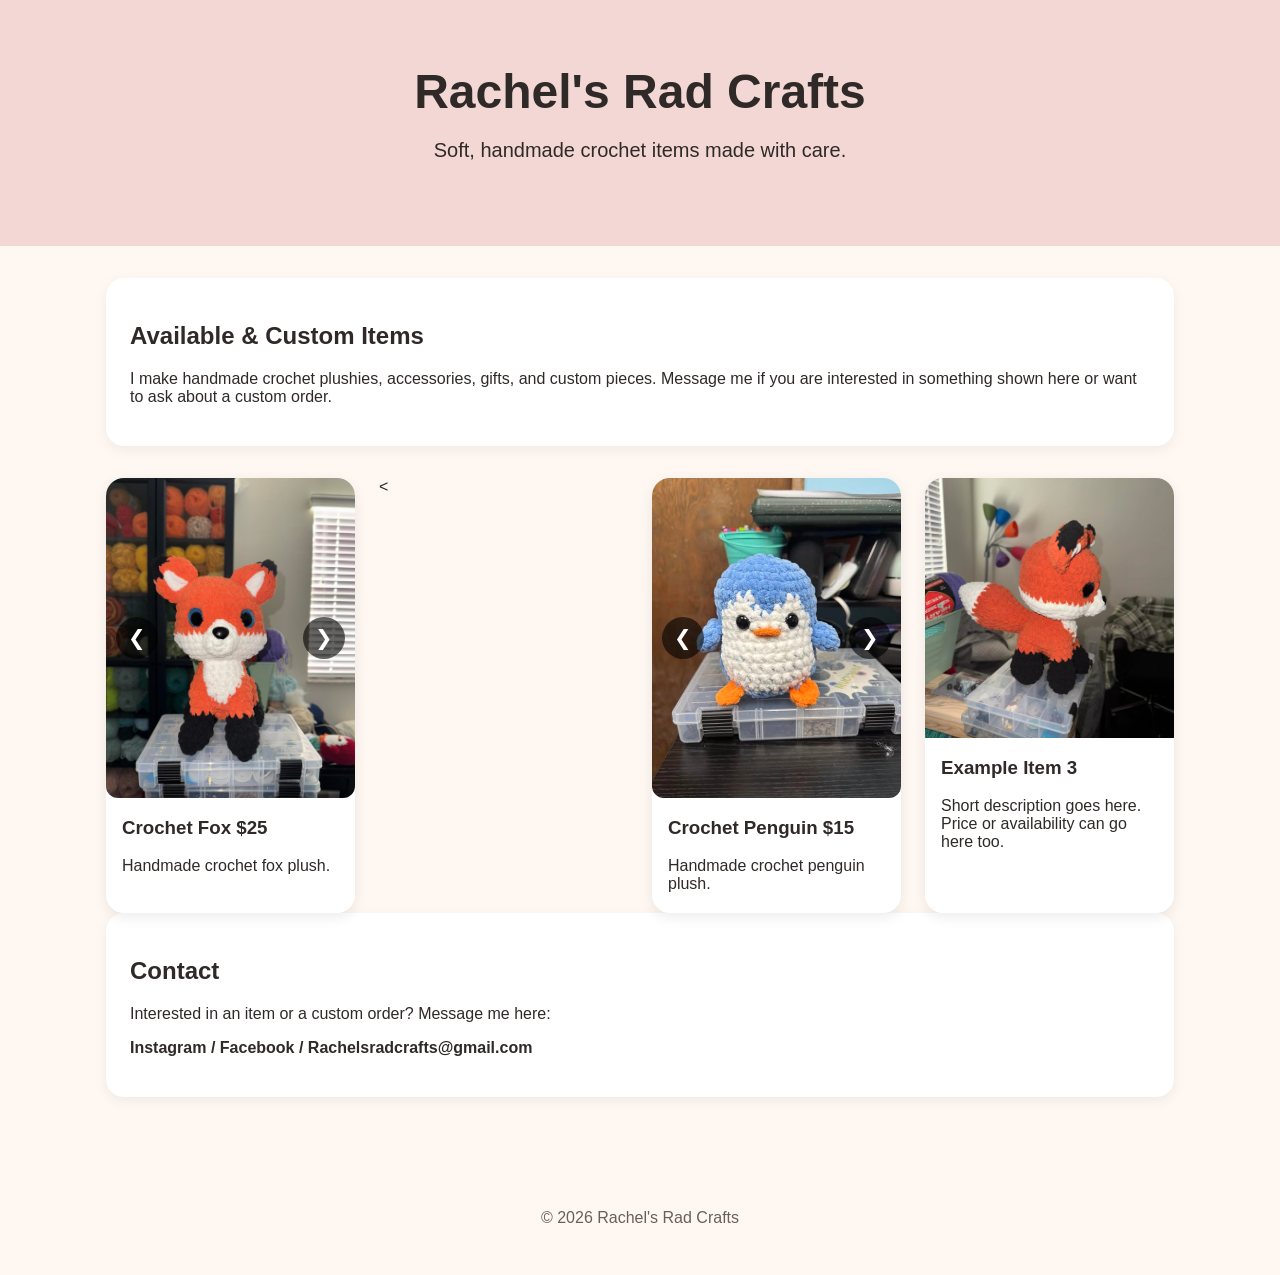
==== index.html @ 7992aacc "comma" ====
<!DOCTYPE html>
<html lang="en">
<head>
  <meta charset="UTF-8" />
  <meta name="viewport" content="width=device-width, initial-scale=1.0" />

  <title>Rachel's Rad Crafts</title>

  <link rel="stylesheet" href="styles.css" />
</head>
<body>
  <header class="hero">
    <h1>Rachel's Rad Crafts</h1>
    <p>Soft, handmade crochet items made with care.</p>
  </header>

  <main>
    <section class="intro">
      <h2>Available & Custom Items</h2>
      <p>
        I make handmade crochet plushies, accessories, gifts, and custom pieces.
        Message me if you are interested in something shown here or want to ask
        about a custom order.
      </p>
    </section>

    <section class="gallery">
      <article class="card">

  <div class="carousel">
    <button class="nav prev" onclick="moveSlide('fox', -1)">❮</button>

    <img
      id="fox-image"
      src="images/fox/1.jpg"
      alt="Crochet Fox"
    />

    <button class="nav next" onclick="moveSlide('fox', 1)">❯</button>
  </div>

  <h3>Crochet Fox $25</h3>

  <p>
    Handmade crochet fox plush.
  </p>

</article>

      
<<article class="card">

  <div class="carousel">
    <button class="nav prev" onclick="moveSlide('penguin', -1)">❮</button>

    <img
      id="penguin-image"
      src="images/penguin/1.jpg"
      alt="Crochet Penguin"
    />

    <button class="nav next" onclick="moveSlide('penguin', 1)">❯</button>
  </div>

  <h3>Crochet Penguin $15</h3>

  <p>
    Handmade crochet penguin plush.
  </p>

</article>

      <article class="card">
        <img src="images/item-3.jpg" alt="Crochet item" />
        <h3>Example Item 3</h3>
        <p>Short description goes here. Price or availability can go here too.</p>
      </article>
    </section>

    <section class="contact">
      <h2>Contact</h2>
      <p>
        Interested in an item or a custom order? Message me here:
      </p>
      <p class="contact-line">
        Instagram / Facebook / Rachelsradcrafts@gmail.com
      </p>
    </section>
  </main>

  <footer>
    <p>© 2026 Rachel's Rad Crafts</p>
  </footer>
  <script>
  const galleries = {
    fox: [
      "images/fox/1.jpg",
      "images/fox/2.jpg",
      "images/fox/3.jpg"
    ],

    penguin: [
      "images/penguin/1.jpg",
      "images/penguin/2.jpg",
      "images/penguin/3.jpg"
    ]
  };

  const galleryIndexes = {
    fox: 0,
    penguin: 0
  };

  function moveSlide(galleryName, direction) {
    const images = galleries[galleryName];

    galleryIndexes[galleryName] += direction;

    if (galleryIndexes[galleryName] < 0) {
      galleryIndexes[galleryName] = images.length - 1;
    }

    if (galleryIndexes[galleryName] >= images.length) {
      galleryIndexes[galleryName] = 0;
    }

    document.getElementById(galleryName + "-image").src =
      images[galleryIndexes[galleryName]];
  }
</script>
</body>
</html>
---- styles.css ----
* {
  box-sizing: border-box;
}

body {
  margin: 0;
  font-family: Arial, Helvetica, sans-serif;
  color: #2f2a28;
  background: #fff8f2;
}

.hero {
  text-align: center;
  padding: 4rem 1.5rem;
  background: #f2d7d5;
}

.hero h1 {
  margin: 0;
  font-size: 3rem;
}

.hero p {
  font-size: 1.25rem;
}

main {
  max-width: 1100px;
  margin: 0 auto;
  padding: 2rem 1rem;
}

.intro,
.contact {
  background: white;
  padding: 1.5rem;
  border-radius: 18px;
  margin-bottom: 2rem;
  box-shadow: 0 4px 14px rgba(0, 0, 0, 0.06);
}

.gallery {
  display: grid;
  grid-template-columns: repeat(auto-fit, minmax(240px, 1fr));
  gap: 1.5rem;
}

.card {
  background: white;
  border-radius: 18px;
  overflow: hidden;
  box-shadow: 0 4px 14px rgba(0, 0, 0, 0.08);
}

.card img {
  width: 100%;
  height: 260px;
  object-fit: cover;
  display: block;
  background: #eee;
}

.card h3,
.card p {
  margin-left: 1rem;
  margin-right: 1rem;
}

.card p {
  margin-bottom: 1.25rem;
}

.contact-line {
  font-weight: bold;
}

footer {
  text-align: center;
  padding: 2rem;
  color: #6c5f5b;
}
.item-images {
  display: grid;
  grid-template-columns: 1fr 1fr;
  gap: 0.35rem;
  padding: 0.35rem;
}

.item-images img {
  width: 100%;
  height: 150px;
  object-fit: cover;
  border-radius: 12px;
}

.item-images img:first-child {
  grid-column: span 2;
  height: 260px;
}
.carousel {
  position: relative;
  width: 100%;
}

.carousel img {
  width: 100%;
  height: 320px;
  object-fit: cover;
  display: block;
  border-radius: 12px;
}

.nav {
  position: absolute;

  top: 50%;
  transform: translateY(-50%);

  width: 42px;
  height: 42px;

  border: none;
  border-radius: 50%;

  background: rgba(0, 0, 0, 0.6);
  color: white;

  font-size: 1.3rem;
  cursor: pointer;

  z-index: 10;
}

.prev {
  left: 10px;
}

.next {
  right: 10px;
}

.nav:hover {
  background: rgba(0, 0, 0, 0.8);
}
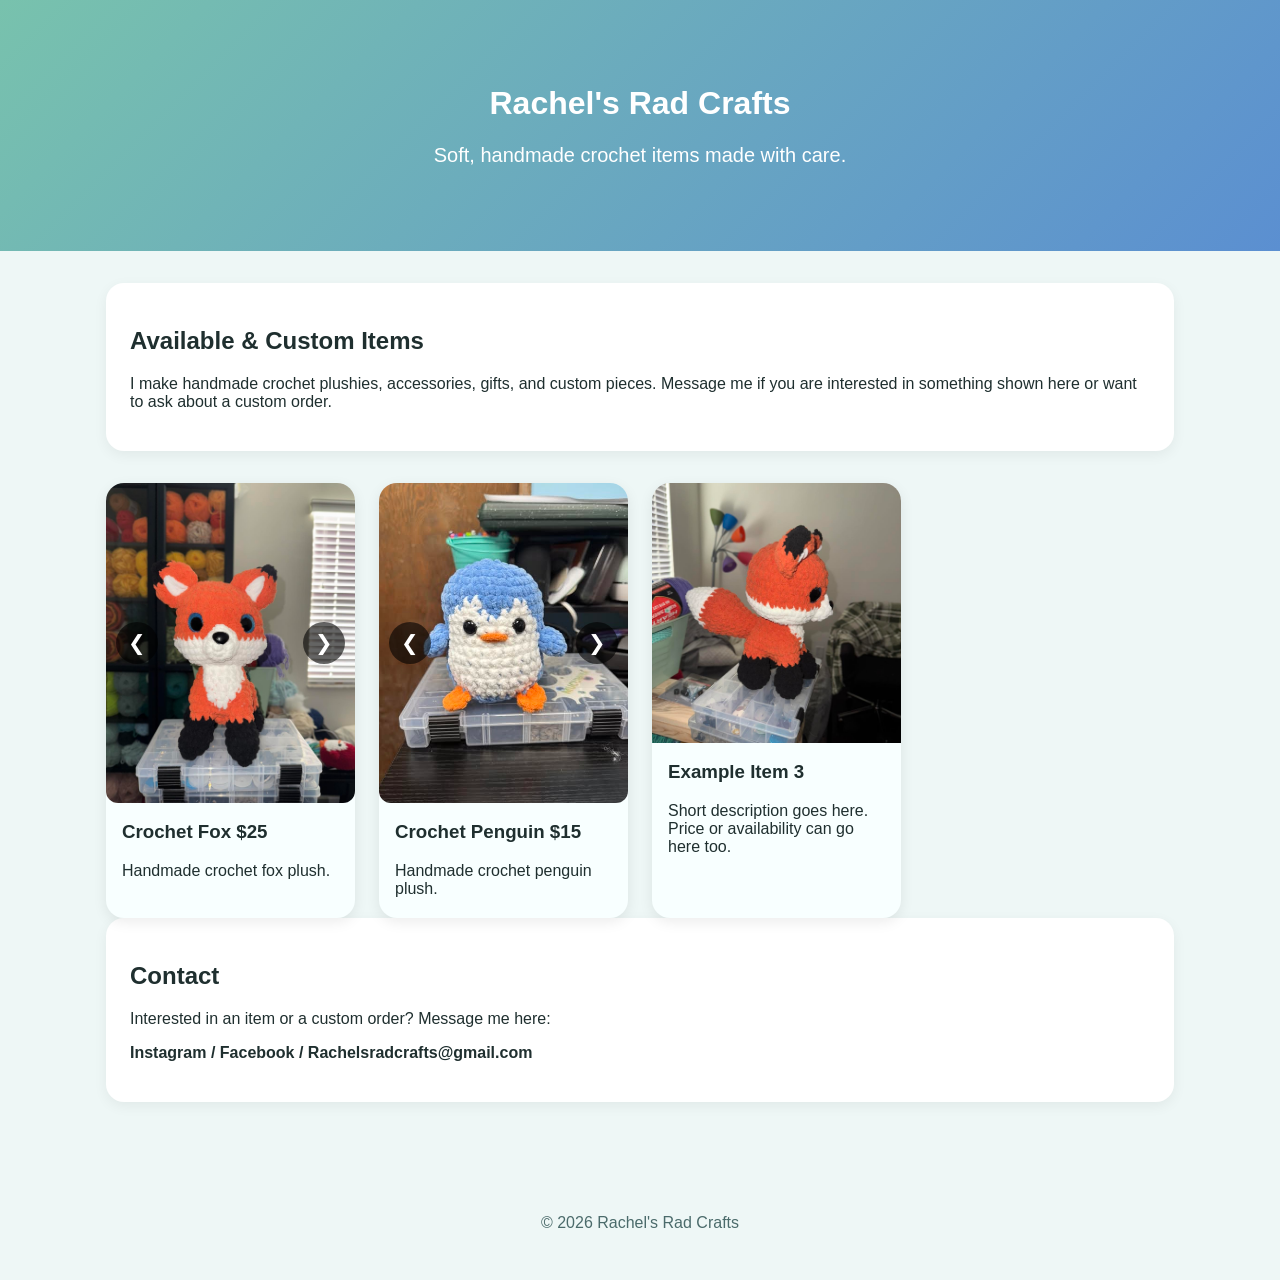
==== commit c67f76ec: "<" ====
--- a/index.html
+++ b/index.html
@@ -48,7 +48,7 @@
 </article>
 
       
-<<article class="card">
+ <article class="card">
 
   <div class="carousel">
     <button class="nav prev" onclick="moveSlide('penguin', -1)">❮</button>
--- a/styles.css
+++ b/styles.css
@@ -5,8 +5,8 @@
 body {
   margin: 0;
   font-family: Arial, Helvetica, sans-serif;
-  color: #2f2a28;
-  background: #fff8f2;
+  color: #1f2f2f;
+  background: #eef7f6;
 }
 
 .hero {
@@ -15,9 +15,11 @@
   background: #f2d7d5;
 }
 
-.hero h1 {
-  margin: 0;
-  font-size: 3rem;
+.hero {
+  text-align: center;
+  padding: 4rem 1.5rem;
+  background: linear-gradient(135deg, #78c2ad, #5b8fd1);
+  color: white;
 }
 
 .hero p {
@@ -41,12 +43,14 @@
 
 .gallery {
   display: grid;
-  grid-template-columns: repeat(auto-fit, minmax(240px, 1fr));
+
+  grid-template-columns: repeat(4, 1fr);
+
   gap: 1.5rem;
 }
 
 .card {
-  background: white;
+  background: #f8ffff;
   border-radius: 18px;
   overflow: hidden;
   box-shadow: 0 4px 14px rgba(0, 0, 0, 0.08);
@@ -77,7 +81,7 @@
 footer {
   text-align: center;
   padding: 2rem;
-  color: #6c5f5b;
+  color: #4b6b6b;
 }
 .item-images {
   display: grid;
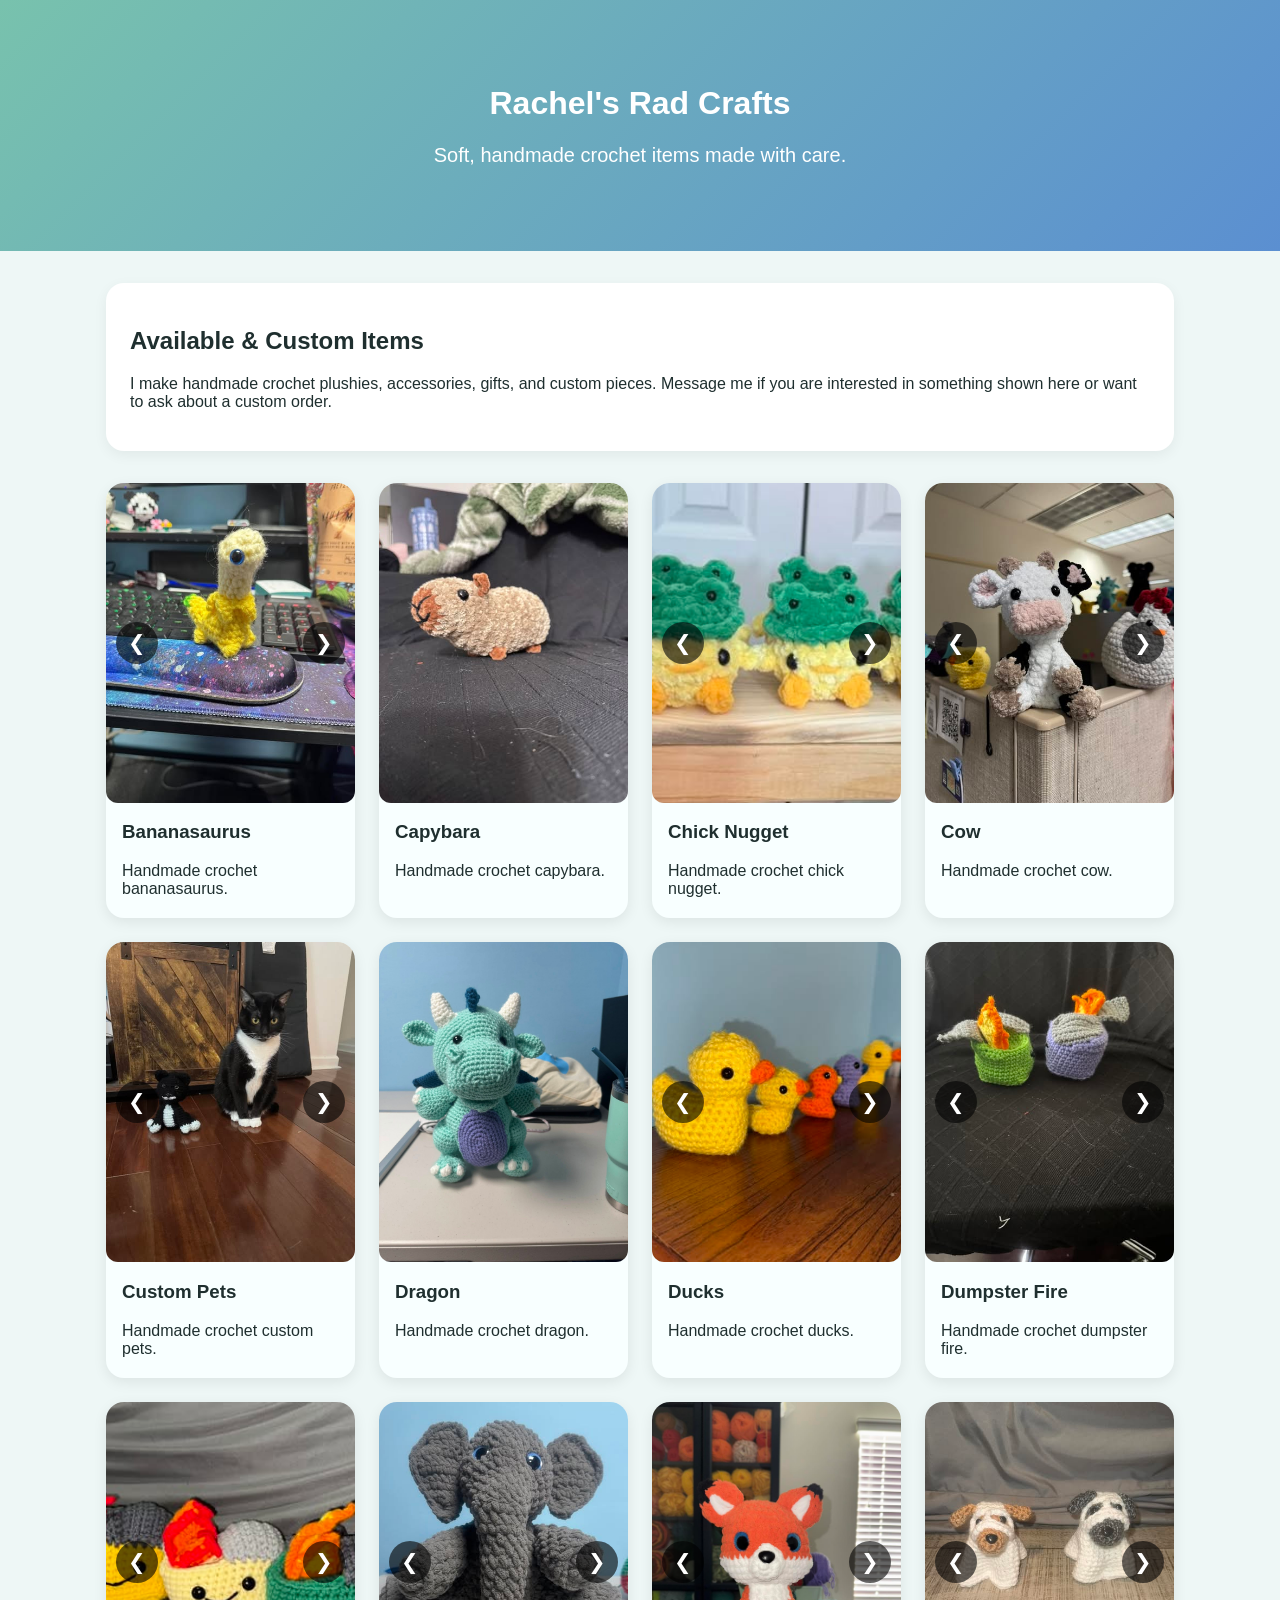
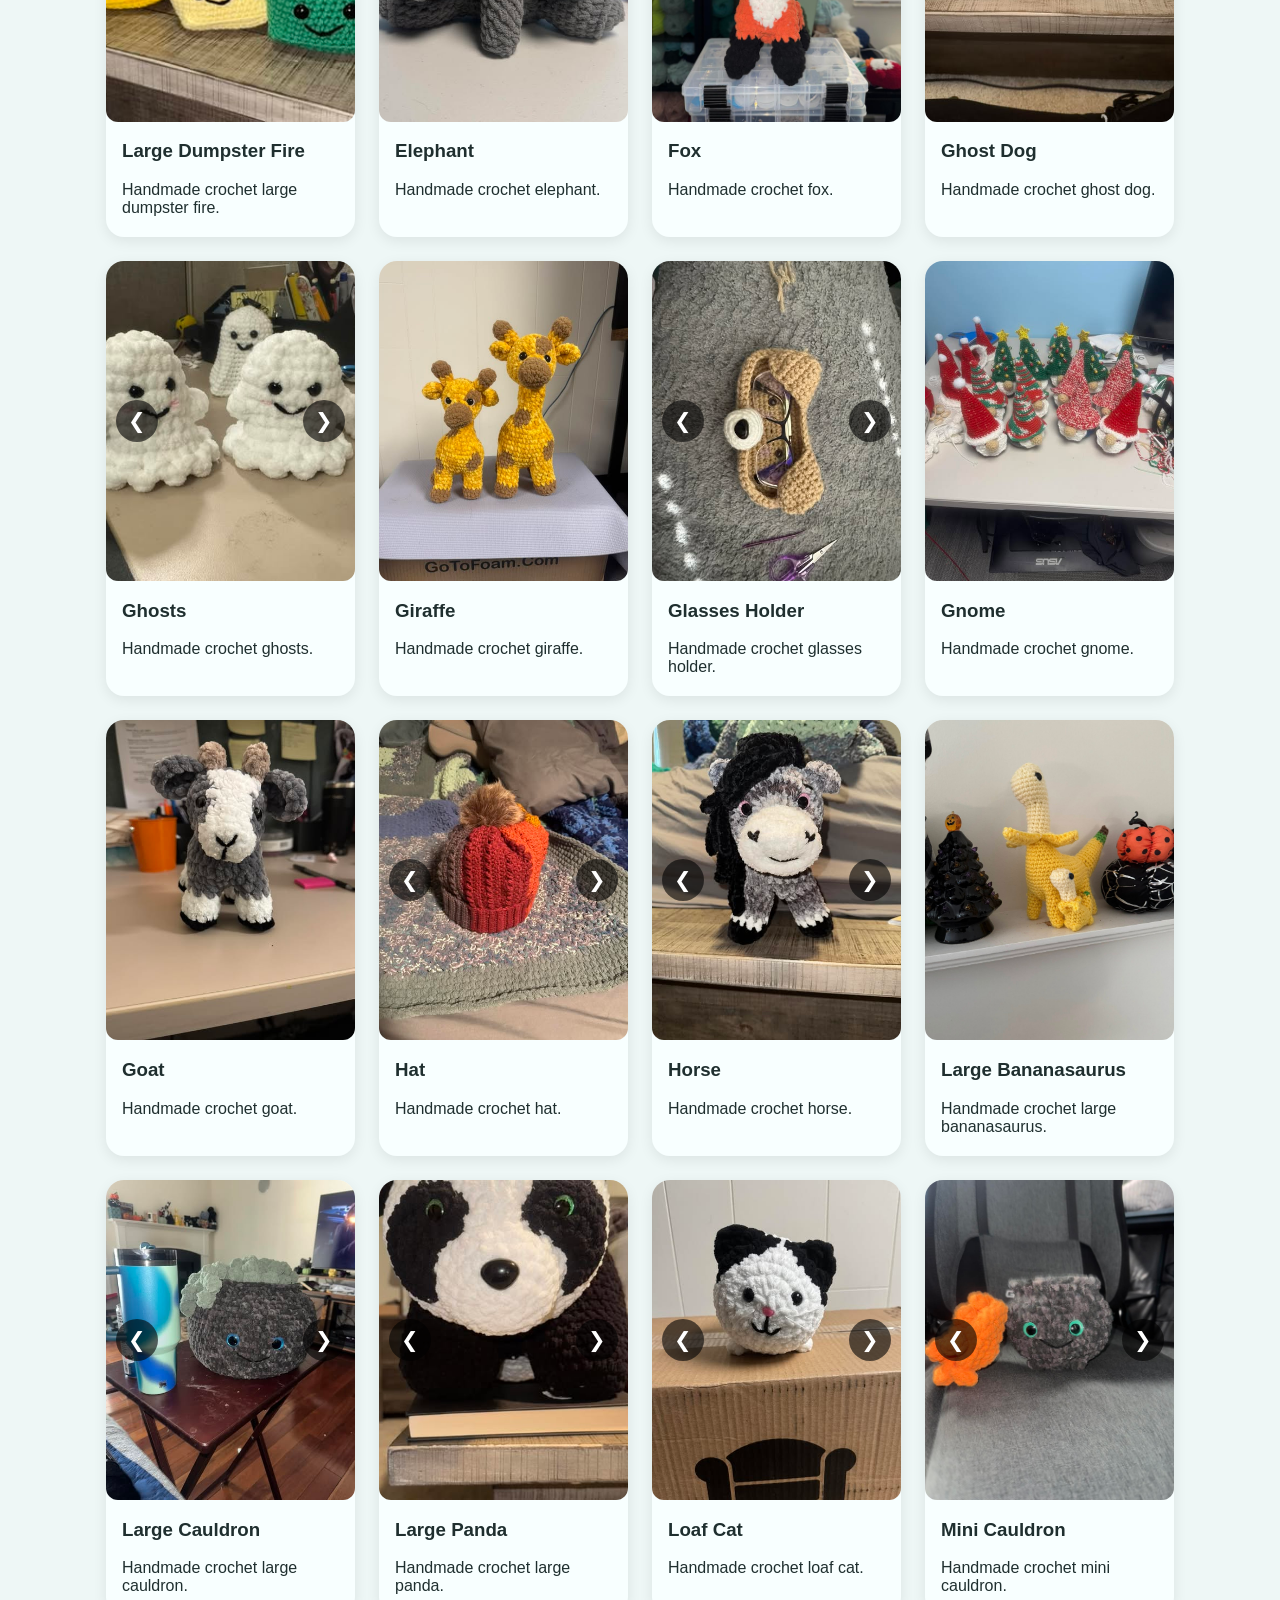
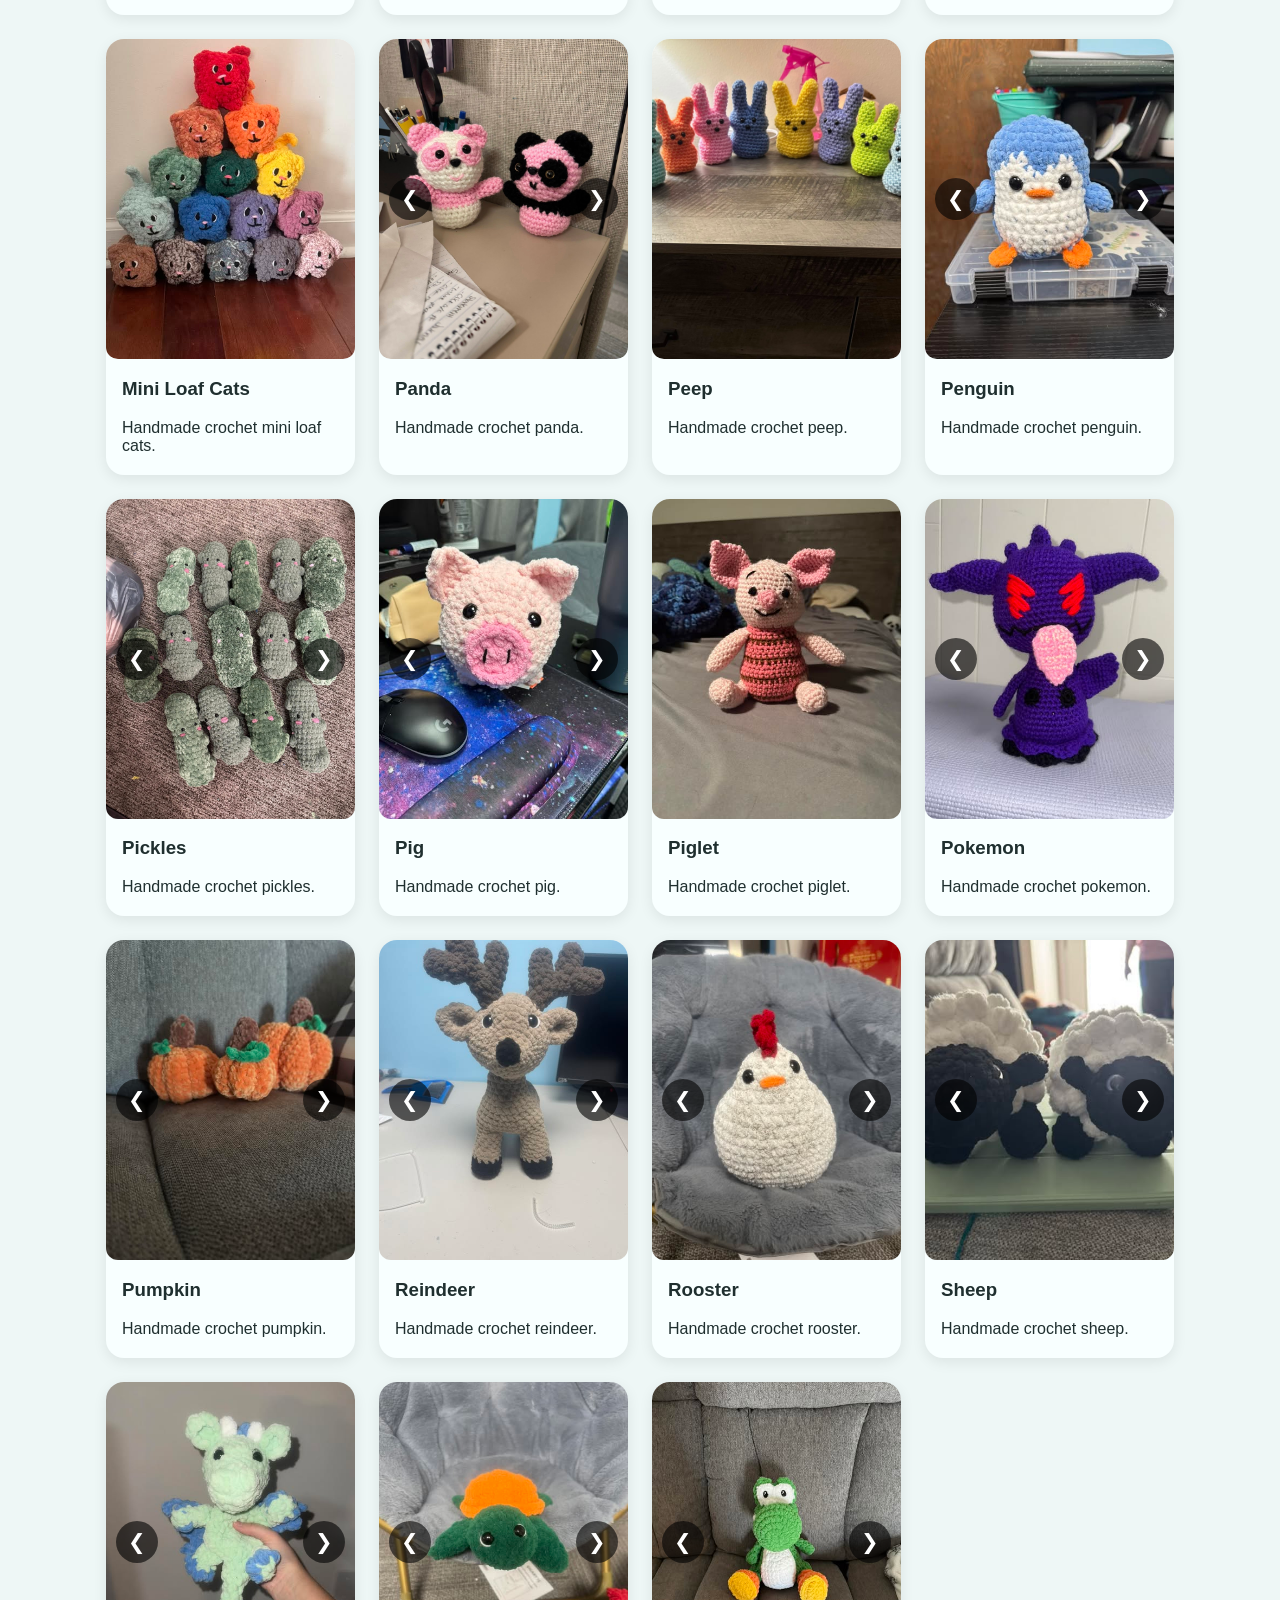
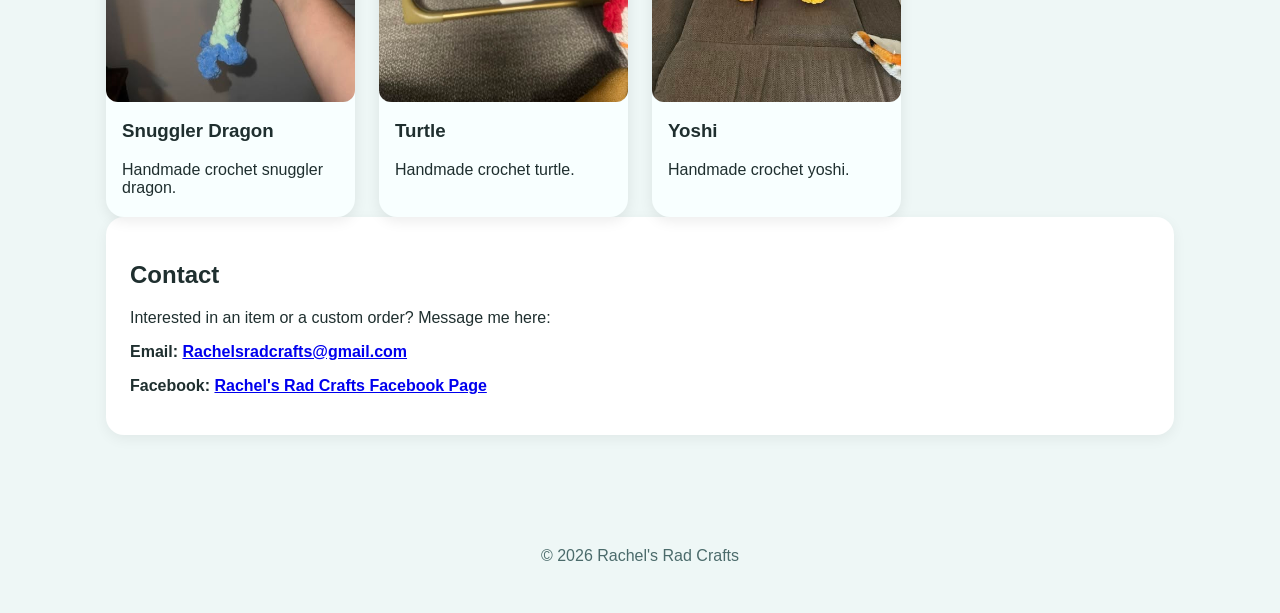
==== commit 7cd8ff00: "more items" ====
--- a/index.html
+++ b/index.html
@@ -5,7 +5,6 @@
   <meta name="viewport" content="width=device-width, initial-scale=1.0" />
 
   <title>Rachel's Rad Crafts</title>
-
   <link rel="stylesheet" href="styles.css" />
 </head>
 <body>
@@ -24,66 +23,24 @@
       </p>
     </section>
 
-    <section class="gallery">
-      <article class="card">
-
-  <div class="carousel">
-    <button class="nav prev" onclick="moveSlide('fox', -1)">❮</button>
-
-    <img
-      id="fox-image"
-      src="images/fox/1.jpg"
-      alt="Crochet Fox"
-    />
-
-    <button class="nav next" onclick="moveSlide('fox', 1)">❯</button>
-  </div>
-
-  <h3>Crochet Fox $25</h3>
-
-  <p>
-    Handmade crochet fox plush.
-  </p>
-
-</article>
-
-      
- <article class="card">
-
-  <div class="carousel">
-    <button class="nav prev" onclick="moveSlide('penguin', -1)">❮</button>
-
-    <img
-      id="penguin-image"
-      src="images/penguin/1.jpg"
-      alt="Crochet Penguin"
-    />
-
-    <button class="nav next" onclick="moveSlide('penguin', 1)">❯</button>
-  </div>
-
-  <h3>Crochet Penguin $15</h3>
-
-  <p>
-    Handmade crochet penguin plush.
-  </p>
-
-</article>
-
-      <article class="card">
-        <img src="images/item-3.jpg" alt="Crochet item" />
-        <h3>Example Item 3</h3>
-        <p>Short description goes here. Price or availability can go here too.</p>
-      </article>
-    </section>
+    <section class="gallery" id="gallery"></section>
 
     <section class="contact">
       <h2>Contact</h2>
-      <p>
-        Interested in an item or a custom order? Message me here:
+      <p>Interested in an item or a custom order? Message me here:</p>
+
+      <p class="contact-line">
+        Email:
+        <a href="mailto:Rachelsradcrafts@gmail.com">
+          Rachelsradcrafts@gmail.com
+        </a>
       </p>
+
       <p class="contact-line">
-        Instagram / Facebook / Rachelsradcrafts@gmail.com
+        Facebook:
+        <a href="https://www.facebook.com/profile.php?id=61577943896159" target="_blank">
+          Rachel's Rad Crafts Facebook Page
+        </a>
       </p>
     </section>
   </main>
@@ -91,42 +48,110 @@
   <footer>
     <p>© 2026 Rachel's Rad Crafts</p>
   </footer>
+
   <script>
-  const galleries = {
-    fox: [
-      "images/fox/1.jpg",
-      "images/fox/2.jpg",
-      "images/fox/3.jpg"
-    ],
+    const items = [
+      { id: "bananasaurus", name: "Bananasaurus", folder: "bananasaurus", images: ["1.jpg", "2.jpg", "3.jpg"] },
+      { id: "capybara", name: "Capybara", folder: "capybara", images: ["1.jpg"] },
+      { id: "chick-nugget", name: "Chick Nugget", folder: "chick nugget", images: ["1.jpg", "2.jpg"] },
+      { id: "cow", name: "Cow", folder: "cow", images: ["1.jpg", "2.jpg"] },
+      { id: "custom-pets", name: "Custom Pets", folder: "custom pets", images: ["1.jpg", "2.jpg", "3.jpg", "4.jpg", "5.jpg", "6.jpg", "7.jpg", "8.jpg"] },
+      { id: "dragon", name: "Dragon", folder: "dragon", images: ["1.jpg"] },
+      { id: "ducks", name: "Ducks", folder: "ducks", images: ["1.jpg", "2.jpg"] },
+      { id: "dumpster-fire", name: "Dumpster Fire", folder: "dumpster fire", images: ["1.jpg", "2.jpg", "3.jpg", "4.jpg"] },
+      { id: "dumpster-fire-large", name: "Large Dumpster Fire", folder: "dumpster fire large", images: ["1.jpg", "2.jpg"] },
+      { id: "elephant", name: "Elephant", folder: "elephant", images: ["1.jpg", "2.jpg", "3.jpg", "4.jpg", "5.jpg", "6.jpg", "7.jpg", "8.jpg", "9.jpg", "10.jpg"] },
+      { id: "fox", name: "Fox", folder: "fox", images: ["1.jpg", "2.jpg", "3.jpg"] },
+      { id: "ghost-dog", name: "Ghost Dog", folder: "ghost dog", images: ["1.jpg", "2.jpg", "3.jpg", "4.jpg", "5.jpg", "6.jpg", "7.jpg", "8.jpg", "9.jpg", "10.jpg", "11.jpg", "12.jpg", "13.jpg", "14.jpg", "15.jpg", "16.jpg", "17.jpg"] },
+      { id: "ghosts", name: "Ghosts", folder: "ghosts", images: ["1.jpg", "2.jpg", "3.jpg", "4.jpg", "5.jpg"] },
+      { id: "giraffe", name: "Giraffe", folder: "giraffe", images: ["1.jpg"] },
+      { id: "glasses-holder", name: "Glasses Holder", folder: "glasses holder", images: ["1.jpg", "2.jpg", "513849645_122095738628931463_1098254583059864972_n.jpg"] },
+      { id: "gnome", name: "Gnome", folder: "gnome", images: ["1.jpg"] },
+      { id: "goat", name: "Goat", folder: "goat", images: ["1.jpg"] },
+      { id: "hat", name: "Hat", folder: "hat", images: ["1.jpg", "2.jpg", "3.jpg", "4.jpg", "5.jpg", "6.jpg", "7.jpg", "8.jpg"] },
+      { id: "horse", name: "Horse", folder: "horse", images: ["1.jpg", "2.jpg", "3.jpg", "4.jpg", "5.jpg", "6.jpg", "7.jpg"] },
+      { id: "large-bananasarus", name: "Large Bananasaurus", folder: "large bananasarus", images: ["1.jpg"] },
+      { id: "large-cauldron", name: "Large Cauldron", folder: "large cauldron", images: ["1.jpg", "2.jpg"] },
+      { id: "large-panda", name: "Large Panda", folder: "large panda", images: ["1.jpg", "2.jpg"] },
+      { id: "loaf-cat", name: "Loaf Cat", folder: "loaf cat", images: ["1.jpg", "2.jpg", "3.jpg", "4.jpg", "5.jpg", "6.jpg", "7.jpg", "8.jpg", "9.jpg", "10.jpg", "11.jpg", "12.jpg"] },
+      { id: "mini-cauldron", name: "Mini Cauldron", folder: "mini cauldron", images: ["1.jpg", "2.jpg", "3.jpg", "4.jpg", "5.jpg", "6.jpg"] },
+      { id: "mini-loaf-cats", name: "Mini Loaf Cats", folder: "mini loaf cats", images: ["1.jpg"] },
+      { id: "panda", name: "Panda", folder: "panda", images: ["1.jpg", "2.jpg", "3.jpg", "4.jpg", "5.jpg", "6.jpg", "7.jpg", "8.jpg", "9.jpg"] },
+      { id: "peep", name: "Peep", folder: "peep", images: ["1.jpg"] },
+      { id: "penguin", name: "Penguin", folder: "penguin", images: ["1.jpg", "2.jpg"] },
+      { id: "pickels", name: "Pickles", folder: "pickels", images: ["1.jpg", "2.jpg", "3.jpg"] },
+      { id: "pig", name: "Pig", folder: "pig", images: ["1.jpg", "2.jpg"] },
+      { id: "piglet", name: "Piglet", folder: "piglet", images: ["1.jpg"] },
+      { id: "pokemon", name: "Pokemon", folder: "pokemon", images: ["1.jpg", "2.jpg", "3.jpg", "4.jpg", "5.jpg", "520557814_122113199798931463_5589191001833377039_n.jpg", "6.jpg", "7.jpg"] },
+      { id: "pumpkin", name: "Pumpkin", folder: "pumpkin", images: ["1.jpg", "2.jpg", "3.jpg"] },
+      { id: "reindeer", name: "Reindeer", folder: "reindeer", images: ["1.jpg", "2.jpg", "3.jpg", "4.jpg"] },
+      { id: "rooster", name: "Rooster", folder: "rooster", images: ["1.jpg", "2.jpg", "3.jpg"] },
+      { id: "sheep", name: "Sheep", folder: "sheep", images: ["1.jpg", "2.jpg", "3.jpg"] },
+      { id: "snuggler-dragon", name: "Snuggler Dragon", folder: "snuggler dragon", images: ["1.jpg", "2.jpg", "3.jpg", "4.jpg", "5.jpg", "6.jpg", "7.jpg", "8.jpg", "9.jpg", "10.jpg", "11.jpg", "12.jpg"] },
+      { id: "turtle", name: "Turtle", folder: "turtle", images: ["1.jpg", "2.jpg", "3.jpg", "4.jpg", "5.jpg"] },
+      { id: "yoshi", name: "Yoshi", folder: "Yoshi", images: ["1.jpg", "2.jpg", "3.jpg", "4.jpg"] }
+    ];
 
-    penguin: [
-      "images/penguin/1.jpg",
-      "images/penguin/2.jpg",
-      "images/penguin/3.jpg"
-    ]
-  };
+    const galleryIndexes = {};
 
-  const galleryIndexes = {
-    fox: 0,
-    penguin: 0
-  };
-
-  function moveSlide(galleryName, direction) {
-    const images = galleries[galleryName];
-
-    galleryIndexes[galleryName] += direction;
-
-    if (galleryIndexes[galleryName] < 0) {
-      galleryIndexes[galleryName] = images.length - 1;
+    function imagePath(item, imageName) {
+      return "images/" + item.folder + "/" + imageName;
     }
 
-    if (galleryIndexes[galleryName] >= images.length) {
-      galleryIndexes[galleryName] = 0;
+    function moveSlide(itemId, direction) {
+      const item = items.find(i => i.id === itemId);
+      const images = item.images;
+
+      galleryIndexes[itemId] += direction;
+
+      if (galleryIndexes[itemId] < 0) {
+        galleryIndexes[itemId] = images.length - 1;
+      }
+
+      if (galleryIndexes[itemId] >= images.length) {
+        galleryIndexes[itemId] = 0;
+      }
+
+      document.getElementById(itemId + "-image").src =
+        imagePath(item, images[galleryIndexes[itemId]]);
     }
 
-    document.getElementById(galleryName + "-image").src =
-      images[galleryIndexes[galleryName]];
-  }
-</script>
+    function buildGallery() {
+      const gallery = document.getElementById("gallery");
+
+      items.forEach(item => {
+        galleryIndexes[item.id] = 0;
+
+        const card = document.createElement("article");
+        card.className = "card";
+
+        const buttons =
+          item.images.length > 1
+            ? `
+              <button class="nav prev" onclick="moveSlide('${item.id}', -1)">❮</button>
+              <button class="nav next" onclick="moveSlide('${item.id}', 1)">❯</button>
+            `
+            : "";
+
+        card.innerHTML = `
+          <div class="carousel">
+            ${buttons}
+            <img
+              id="${item.id}-image"
+              src="${imagePath(item, item.images[0])}"
+              alt="Crochet ${item.name}"
+            />
+          </div>
+
+          <h3>${item.name}</h3>
+          <p>Handmade crochet ${item.name.toLowerCase()}.</p>
+        `;
+
+        gallery.appendChild(card);
+      });
+    }
+
+    buildGallery();
+  </script>
 </body>
-</html>
+</html>
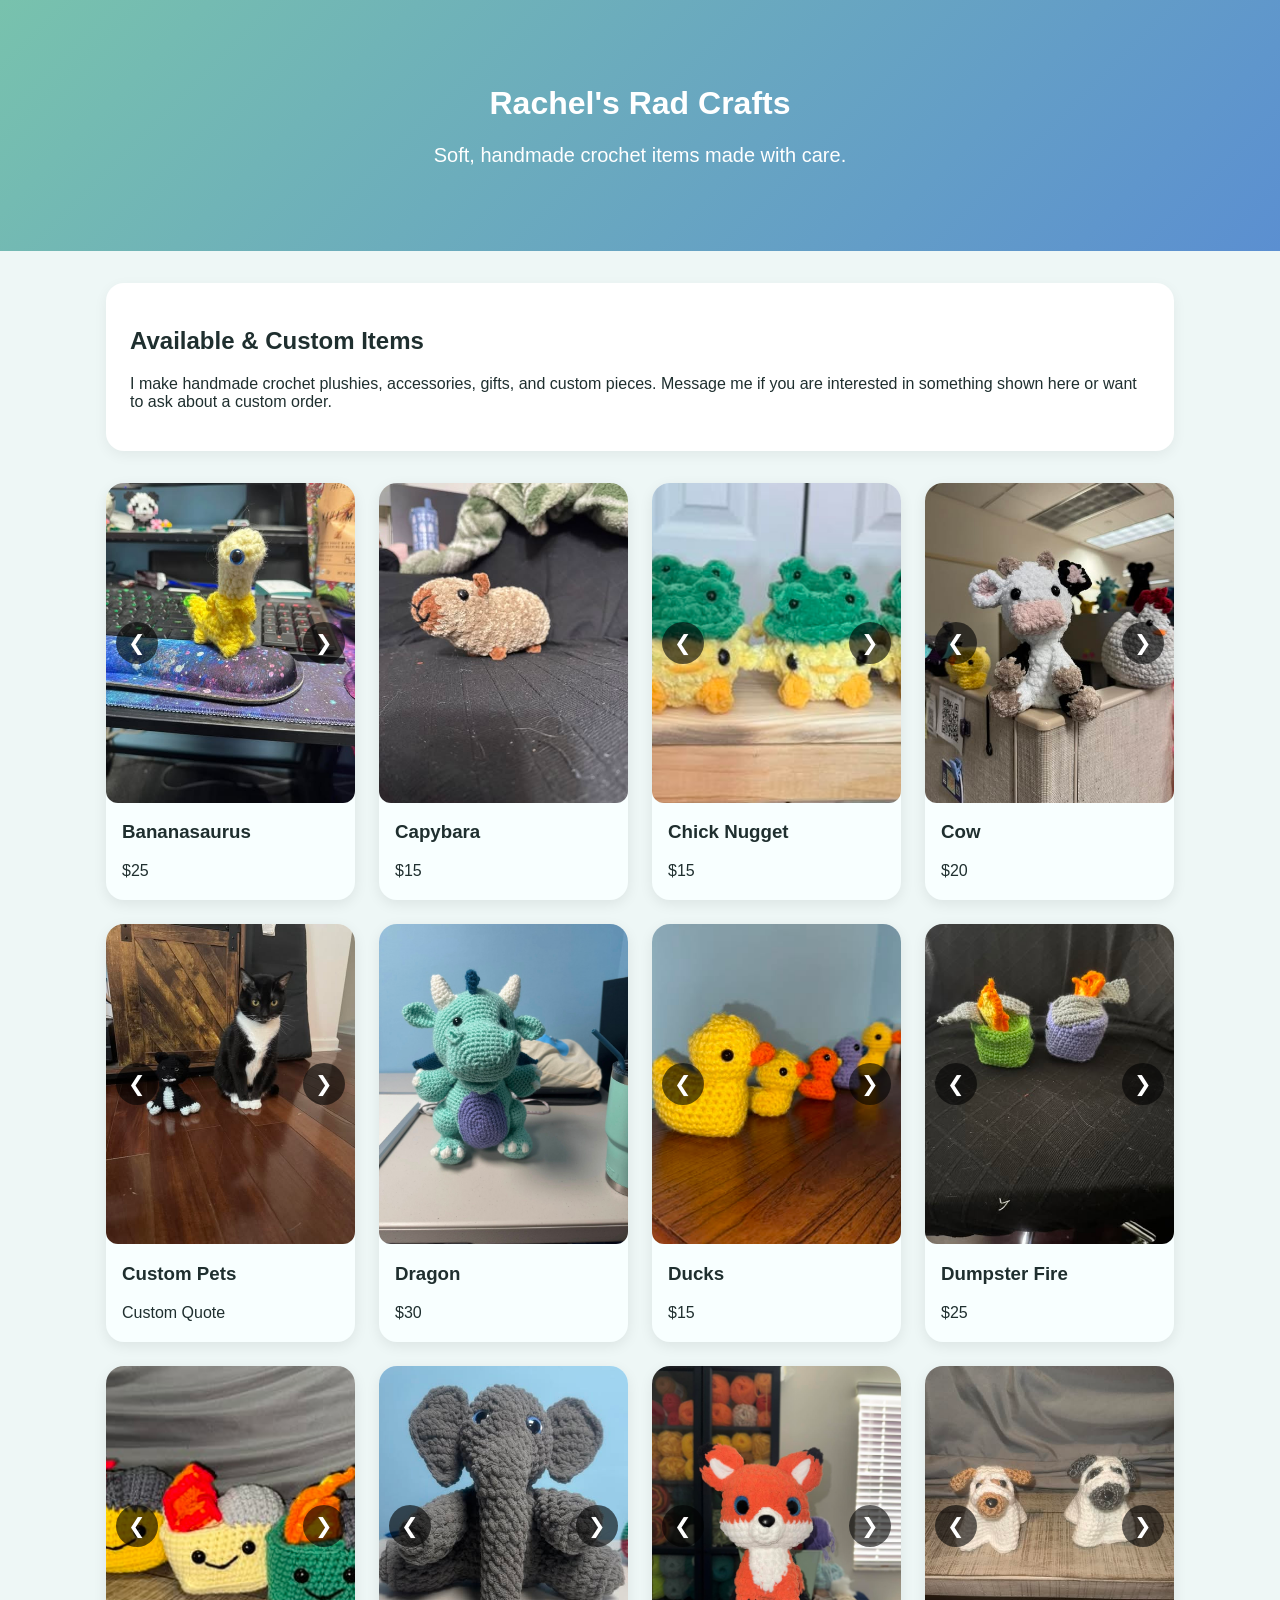
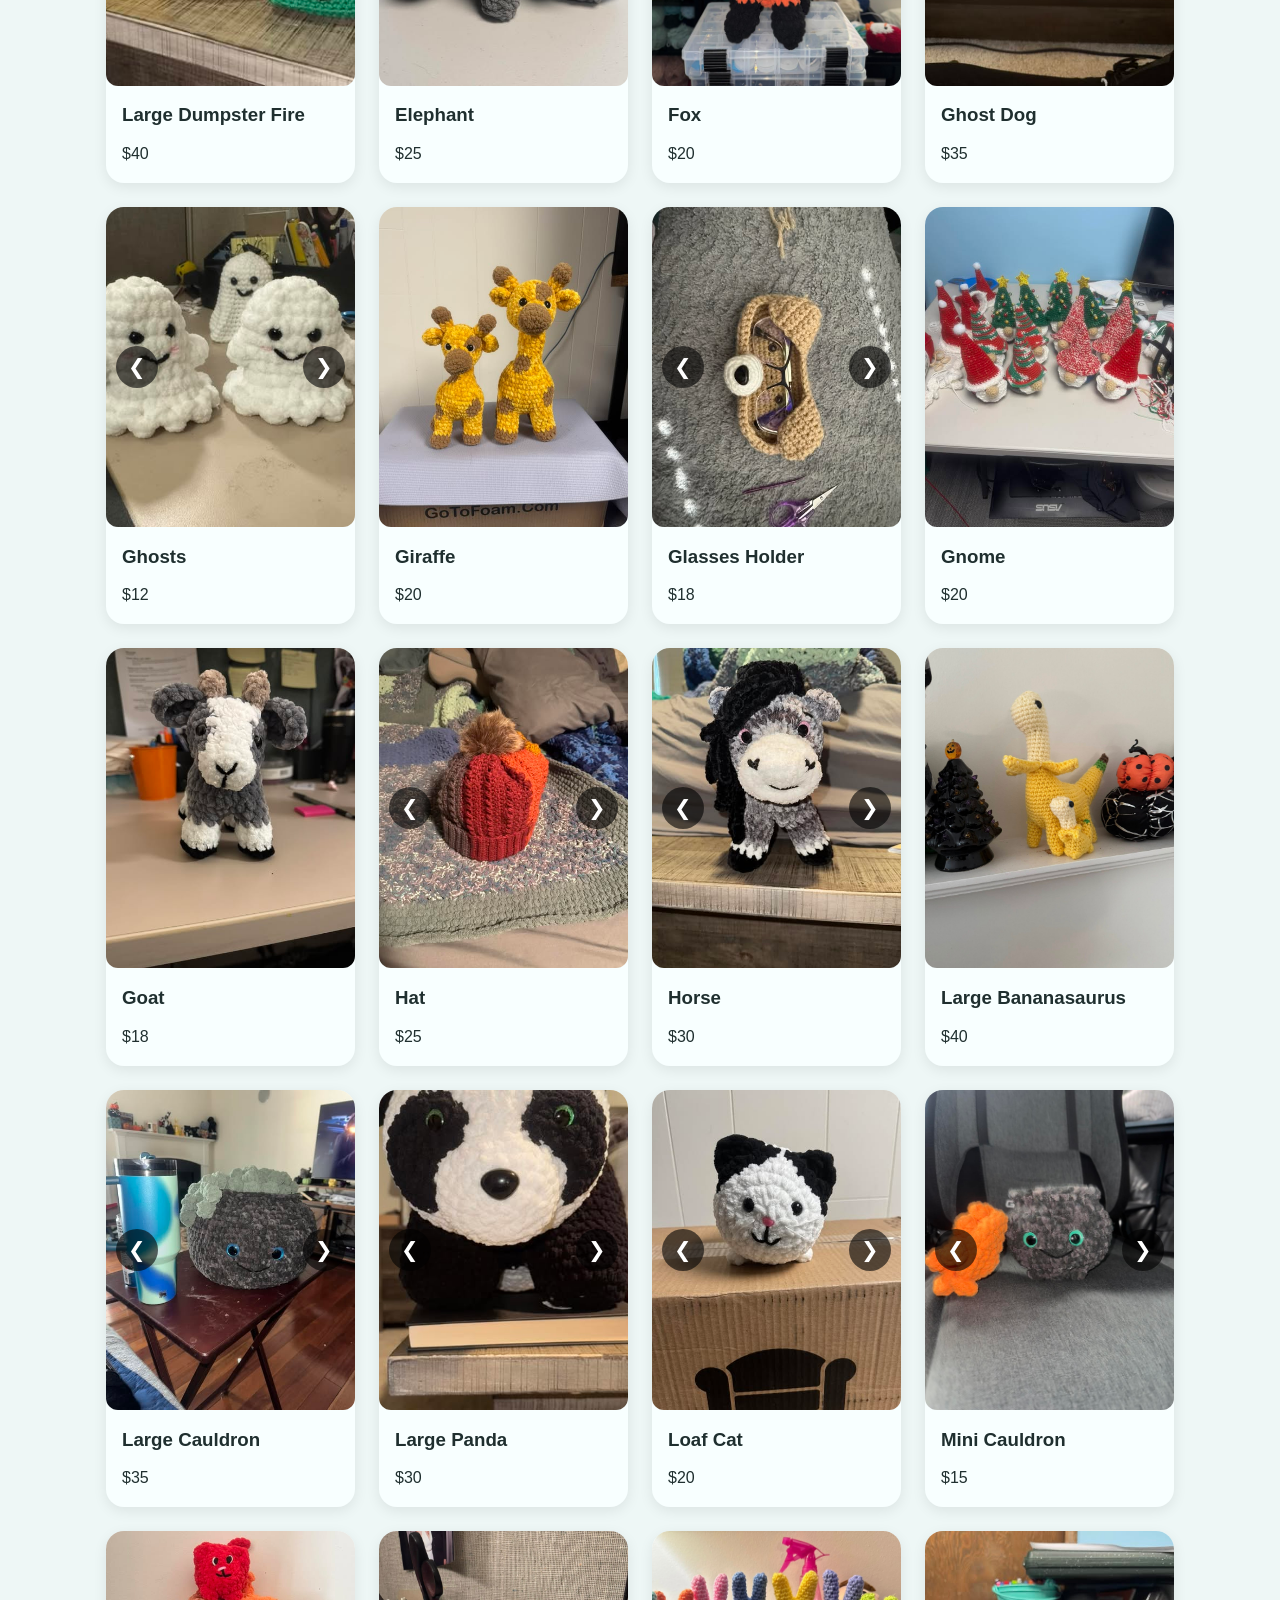
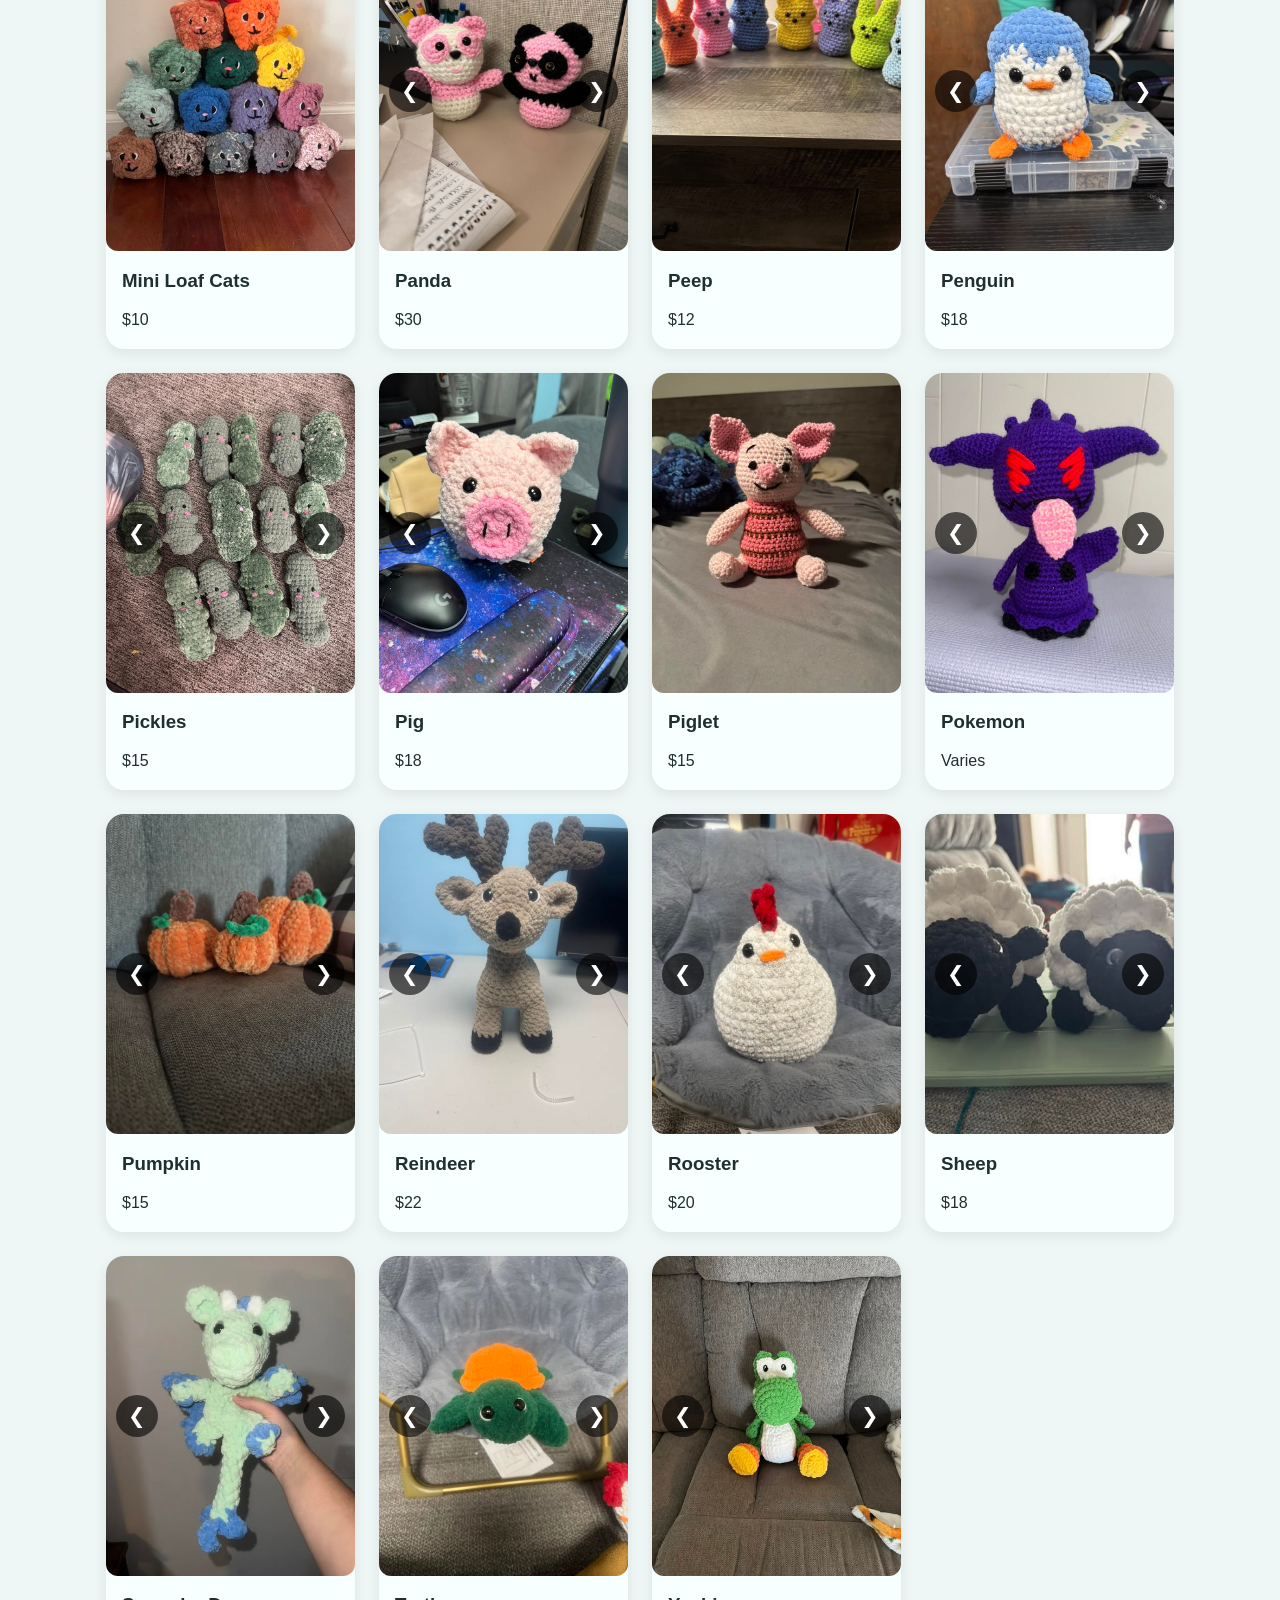
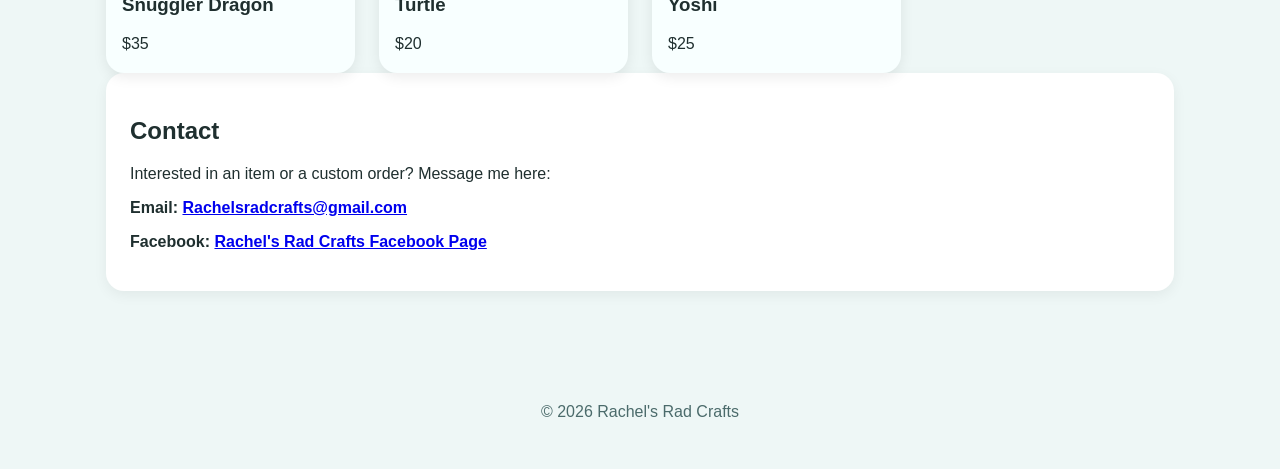
==== commit 19251806: "prices" ====
--- a/index.html
+++ b/index.html
@@ -50,108 +50,108 @@
   </footer>
 
   <script>
-    const items = [
-      { id: "bananasaurus", name: "Bananasaurus", folder: "bananasaurus", images: ["1.jpg", "2.jpg", "3.jpg"] },
-      { id: "capybara", name: "Capybara", folder: "capybara", images: ["1.jpg"] },
-      { id: "chick-nugget", name: "Chick Nugget", folder: "chick nugget", images: ["1.jpg", "2.jpg"] },
-      { id: "cow", name: "Cow", folder: "cow", images: ["1.jpg", "2.jpg"] },
-      { id: "custom-pets", name: "Custom Pets", folder: "custom pets", images: ["1.jpg", "2.jpg", "3.jpg", "4.jpg", "5.jpg", "6.jpg", "7.jpg", "8.jpg"] },
-      { id: "dragon", name: "Dragon", folder: "dragon", images: ["1.jpg"] },
-      { id: "ducks", name: "Ducks", folder: "ducks", images: ["1.jpg", "2.jpg"] },
-      { id: "dumpster-fire", name: "Dumpster Fire", folder: "dumpster fire", images: ["1.jpg", "2.jpg", "3.jpg", "4.jpg"] },
-      { id: "dumpster-fire-large", name: "Large Dumpster Fire", folder: "dumpster fire large", images: ["1.jpg", "2.jpg"] },
-      { id: "elephant", name: "Elephant", folder: "elephant", images: ["1.jpg", "2.jpg", "3.jpg", "4.jpg", "5.jpg", "6.jpg", "7.jpg", "8.jpg", "9.jpg", "10.jpg"] },
-      { id: "fox", name: "Fox", folder: "fox", images: ["1.jpg", "2.jpg", "3.jpg"] },
-      { id: "ghost-dog", name: "Ghost Dog", folder: "ghost dog", images: ["1.jpg", "2.jpg", "3.jpg", "4.jpg", "5.jpg", "6.jpg", "7.jpg", "8.jpg", "9.jpg", "10.jpg", "11.jpg", "12.jpg", "13.jpg", "14.jpg", "15.jpg", "16.jpg", "17.jpg"] },
-      { id: "ghosts", name: "Ghosts", folder: "ghosts", images: ["1.jpg", "2.jpg", "3.jpg", "4.jpg", "5.jpg"] },
-      { id: "giraffe", name: "Giraffe", folder: "giraffe", images: ["1.jpg"] },
-      { id: "glasses-holder", name: "Glasses Holder", folder: "glasses holder", images: ["1.jpg", "2.jpg", "513849645_122095738628931463_1098254583059864972_n.jpg"] },
-      { id: "gnome", name: "Gnome", folder: "gnome", images: ["1.jpg"] },
-      { id: "goat", name: "Goat", folder: "goat", images: ["1.jpg"] },
-      { id: "hat", name: "Hat", folder: "hat", images: ["1.jpg", "2.jpg", "3.jpg", "4.jpg", "5.jpg", "6.jpg", "7.jpg", "8.jpg"] },
-      { id: "horse", name: "Horse", folder: "horse", images: ["1.jpg", "2.jpg", "3.jpg", "4.jpg", "5.jpg", "6.jpg", "7.jpg"] },
-      { id: "large-bananasarus", name: "Large Bananasaurus", folder: "large bananasarus", images: ["1.jpg"] },
-      { id: "large-cauldron", name: "Large Cauldron", folder: "large cauldron", images: ["1.jpg", "2.jpg"] },
-      { id: "large-panda", name: "Large Panda", folder: "large panda", images: ["1.jpg", "2.jpg"] },
-      { id: "loaf-cat", name: "Loaf Cat", folder: "loaf cat", images: ["1.jpg", "2.jpg", "3.jpg", "4.jpg", "5.jpg", "6.jpg", "7.jpg", "8.jpg", "9.jpg", "10.jpg", "11.jpg", "12.jpg"] },
-      { id: "mini-cauldron", name: "Mini Cauldron", folder: "mini cauldron", images: ["1.jpg", "2.jpg", "3.jpg", "4.jpg", "5.jpg", "6.jpg"] },
-      { id: "mini-loaf-cats", name: "Mini Loaf Cats", folder: "mini loaf cats", images: ["1.jpg"] },
-      { id: "panda", name: "Panda", folder: "panda", images: ["1.jpg", "2.jpg", "3.jpg", "4.jpg", "5.jpg", "6.jpg", "7.jpg", "8.jpg", "9.jpg"] },
-      { id: "peep", name: "Peep", folder: "peep", images: ["1.jpg"] },
-      { id: "penguin", name: "Penguin", folder: "penguin", images: ["1.jpg", "2.jpg"] },
-      { id: "pickels", name: "Pickles", folder: "pickels", images: ["1.jpg", "2.jpg", "3.jpg"] },
-      { id: "pig", name: "Pig", folder: "pig", images: ["1.jpg", "2.jpg"] },
-      { id: "piglet", name: "Piglet", folder: "piglet", images: ["1.jpg"] },
-      { id: "pokemon", name: "Pokemon", folder: "pokemon", images: ["1.jpg", "2.jpg", "3.jpg", "4.jpg", "5.jpg", "520557814_122113199798931463_5589191001833377039_n.jpg", "6.jpg", "7.jpg"] },
-      { id: "pumpkin", name: "Pumpkin", folder: "pumpkin", images: ["1.jpg", "2.jpg", "3.jpg"] },
-      { id: "reindeer", name: "Reindeer", folder: "reindeer", images: ["1.jpg", "2.jpg", "3.jpg", "4.jpg"] },
-      { id: "rooster", name: "Rooster", folder: "rooster", images: ["1.jpg", "2.jpg", "3.jpg"] },
-      { id: "sheep", name: "Sheep", folder: "sheep", images: ["1.jpg", "2.jpg", "3.jpg"] },
-      { id: "snuggler-dragon", name: "Snuggler Dragon", folder: "snuggler dragon", images: ["1.jpg", "2.jpg", "3.jpg", "4.jpg", "5.jpg", "6.jpg", "7.jpg", "8.jpg", "9.jpg", "10.jpg", "11.jpg", "12.jpg"] },
-      { id: "turtle", name: "Turtle", folder: "turtle", images: ["1.jpg", "2.jpg", "3.jpg", "4.jpg", "5.jpg"] },
-      { id: "yoshi", name: "Yoshi", folder: "Yoshi", images: ["1.jpg", "2.jpg", "3.jpg", "4.jpg"] }
-    ];
+  const items = [
+    { id: "bananasaurus", name: "Bananasaurus", folder: "bananasaurus", price: "$25", images: ["1.jpg", "2.jpg", "3.jpg"] },
+    { id: "capybara", name: "Capybara", folder: "capybara", price: "$15", images: ["1.jpg"] },
+    { id: "chick-nugget", name: "Chick Nugget", folder: "chick nugget", price: "$15", images: ["1.jpg", "2.jpg"] },
+    { id: "cow", name: "Cow", folder: "cow", price: "$20", images: ["1.jpg", "2.jpg"] },
+    { id: "custom-pets", name: "Custom Pets", folder: "custom pets", price: "Custom Quote", images: ["1.jpg", "2.jpg", "3.jpg", "4.jpg", "5.jpg", "6.jpg", "7.jpg", "8.jpg"] },
+    { id: "dragon", name: "Dragon", folder: "dragon", price: "$30", images: ["1.jpg"] },
+    { id: "ducks", name: "Ducks", folder: "ducks", price: "$15", images: ["1.jpg", "2.jpg"] },
+    { id: "dumpster-fire", name: "Dumpster Fire", folder: "dumpster fire", price: "$25", images: ["1.jpg", "2.jpg", "3.jpg", "4.jpg"] },
+    { id: "dumpster-fire-large", name: "Large Dumpster Fire", folder: "dumpster fire large", price: "$40", images: ["1.jpg", "2.jpg"] },
+    { id: "elephant", name: "Elephant", folder: "elephant", price: "$25", images: ["1.jpg", "2.jpg", "3.jpg", "4.jpg", "5.jpg", "6.jpg", "7.jpg", "8.jpg", "9.jpg", "10.jpg"] },
+    { id: "fox", name: "Fox", folder: "fox", price: "$20", images: ["1.jpg", "2.jpg", "3.jpg"] },
+    { id: "ghost-dog", name: "Ghost Dog", folder: "ghost dog", price: "$35", images: ["1.jpg", "2.jpg", "3.jpg", "4.jpg", "5.jpg", "6.jpg", "7.jpg", "8.jpg", "9.jpg", "10.jpg", "11.jpg", "12.jpg", "13.jpg", "14.jpg", "15.jpg", "16.jpg", "17.jpg"] },
+    { id: "ghosts", name: "Ghosts", folder: "ghosts", price: "$12", images: ["1.jpg", "2.jpg", "3.jpg", "4.jpg", "5.jpg"] },
+    { id: "giraffe", name: "Giraffe", folder: "giraffe", price: "$20", images: ["1.jpg"] },
+    { id: "glasses-holder", name: "Glasses Holder", folder: "glasses holder", price: "$18", images: ["1.jpg", "2.jpg", "513849645_122095738628931463_1098254583059864972_n.jpg"] },
+    { id: "gnome", name: "Gnome", folder: "gnome", price: "$20", images: ["1.jpg"] },
+    { id: "goat", name: "Goat", folder: "goat", price: "$18", images: ["1.jpg"] },
+    { id: "hat", name: "Hat", folder: "hat", price: "$25", images: ["1.jpg", "2.jpg", "3.jpg", "4.jpg", "5.jpg", "6.jpg", "7.jpg", "8.jpg"] },
+    { id: "horse", name: "Horse", folder: "horse", price: "$30", images: ["1.jpg", "2.jpg", "3.jpg", "4.jpg", "5.jpg", "6.jpg", "7.jpg"] },
+    { id: "large-bananasarus", name: "Large Bananasaurus", folder: "large bananasarus", price: "$40", images: ["1.jpg"] },
+    { id: "large-cauldron", name: "Large Cauldron", folder: "large cauldron", price: "$35", images: ["1.jpg", "2.jpg"] },
+    { id: "large-panda", name: "Large Panda", folder: "large panda", price: "$30", images: ["1.jpg", "2.jpg"] },
+    { id: "loaf-cat", name: "Loaf Cat", folder: "loaf cat", price: "$20", images: ["1.jpg", "2.jpg", "3.jpg", "4.jpg", "5.jpg", "6.jpg", "7.jpg", "8.jpg", "9.jpg", "10.jpg", "11.jpg", "12.jpg"] },
+    { id: "mini-cauldron", name: "Mini Cauldron", folder: "mini cauldron", price: "$15", images: ["1.jpg", "2.jpg", "3.jpg", "4.jpg", "5.jpg", "6.jpg"] },
+    { id: "mini-loaf-cats", name: "Mini Loaf Cats", folder: "mini loaf cats", price: "$10", images: ["1.jpg"] },
+    { id: "panda", name: "Panda", folder: "panda", price: "$30", images: ["1.jpg", "2.jpg", "3.jpg", "4.jpg", "5.jpg", "6.jpg", "7.jpg", "8.jpg", "9.jpg"] },
+    { id: "peep", name: "Peep", folder: "peep", price: "$12", images: ["1.jpg"] },
+    { id: "penguin", name: "Penguin", folder: "penguin", price: "$18", images: ["1.jpg", "2.jpg"] },
+    { id: "pickels", name: "Pickles", folder: "pickels", price: "$15", images: ["1.jpg", "2.jpg", "3.jpg"] },
+    { id: "pig", name: "Pig", folder: "pig", price: "$18", images: ["1.jpg", "2.jpg"] },
+    { id: "piglet", name: "Piglet", folder: "piglet", price: "$15", images: ["1.jpg"] },
+    { id: "pokemon", name: "Pokemon", folder: "pokemon", price: "Varies", images: ["1.jpg", "2.jpg", "3.jpg", "4.jpg", "5.jpg", "520557814_122113199798931463_5589191001833377039_n.jpg", "6.jpg", "7.jpg"] },
+    { id: "pumpkin", name: "Pumpkin", folder: "pumpkin", price: "$15", images: ["1.jpg", "2.jpg", "3.jpg"] },
+    { id: "reindeer", name: "Reindeer", folder: "reindeer", price: "$22", images: ["1.jpg", "2.jpg", "3.jpg", "4.jpg"] },
+    { id: "rooster", name: "Rooster", folder: "rooster", price: "$20", images: ["1.jpg", "2.jpg", "3.jpg"] },
+    { id: "sheep", name: "Sheep", folder: "sheep", price: "$18", images: ["1.jpg", "2.jpg", "3.jpg"] },
+    { id: "snuggler-dragon", name: "Snuggler Dragon", folder: "snuggler dragon", price: "$35", images: ["1.jpg", "2.jpg", "3.jpg", "4.jpg", "5.jpg", "6.jpg", "7.jpg", "8.jpg", "9.jpg", "10.jpg", "11.jpg", "12.jpg"] },
+    { id: "turtle", name: "Turtle", folder: "turtle", price: "$20", images: ["1.jpg", "2.jpg", "3.jpg", "4.jpg", "5.jpg"] },
+    { id: "yoshi", name: "Yoshi", folder: "Yoshi", price: "$25", images: ["1.jpg", "2.jpg", "3.jpg", "4.jpg"] }
+  ];
 
-    const galleryIndexes = {};
+  const galleryIndexes = {};
 
-    function imagePath(item, imageName) {
-      return "images/" + item.folder + "/" + imageName;
+  function imagePath(item, imageName) {
+    return "images/" + item.folder + "/" + imageName;
+  }
+
+  function moveSlide(itemId, direction) {
+    const item = items.find(i => i.id === itemId);
+    const images = item.images;
+
+    galleryIndexes[itemId] += direction;
+
+    if (galleryIndexes[itemId] < 0) {
+      galleryIndexes[itemId] = images.length - 1;
     }
 
-    function moveSlide(itemId, direction) {
-      const item = items.find(i => i.id === itemId);
-      const images = item.images;
-
-      galleryIndexes[itemId] += direction;
-
-      if (galleryIndexes[itemId] < 0) {
-        galleryIndexes[itemId] = images.length - 1;
-      }
-
-      if (galleryIndexes[itemId] >= images.length) {
-        galleryIndexes[itemId] = 0;
-      }
-
-      document.getElementById(itemId + "-image").src =
-        imagePath(item, images[galleryIndexes[itemId]]);
+    if (galleryIndexes[itemId] >= images.length) {
+      galleryIndexes[itemId] = 0;
     }
 
-    function buildGallery() {
-      const gallery = document.getElementById("gallery");
+    document.getElementById(itemId + "-image").src =
+      imagePath(item, images[galleryIndexes[itemId]]);
+  }
 
-      items.forEach(item => {
-        galleryIndexes[item.id] = 0;
+  function buildGallery() {
+    const gallery = document.getElementById("gallery");
 
-        const card = document.createElement("article");
-        card.className = "card";
+    items.forEach(item => {
+      galleryIndexes[item.id] = 0;
 
-        const buttons =
-          item.images.length > 1
-            ? `
-              <button class="nav prev" onclick="moveSlide('${item.id}', -1)">❮</button>
-              <button class="nav next" onclick="moveSlide('${item.id}', 1)">❯</button>
-            `
-            : "";
+      const card = document.createElement("article");
+      card.className = "card";
 
-        card.innerHTML = `
-          <div class="carousel">
-            ${buttons}
-            <img
-              id="${item.id}-image"
-              src="${imagePath(item, item.images[0])}"
-              alt="Crochet ${item.name}"
-            />
-          </div>
+      const buttons =
+        item.images.length > 1
+          ? `
+            <button class="nav prev" onclick="moveSlide('${item.id}', -1)">❮</button>
+            <button class="nav next" onclick="moveSlide('${item.id}', 1)">❯</button>
+          `
+          : "";
 
-          <h3>${item.name}</h3>
-          <p>Handmade crochet ${item.name.toLowerCase()}.</p>
-        `;
+      card.innerHTML = `
+        <div class="carousel">
+          ${buttons}
+          <img
+            id="${item.id}-image"
+            src="${imagePath(item, item.images[0])}"
+            alt="${item.name}"
+          />
+        </div>
 
-        gallery.appendChild(card);
-      });
-    }
+        <h3>${item.name}</h3>
+        <p class="price">${item.price}</p>
+      `;
 
-    buildGallery();
-  </script>
+      gallery.appendChild(card);
+    });
+  }
+
+  buildGallery();
+</script>
 </body>
 </html>
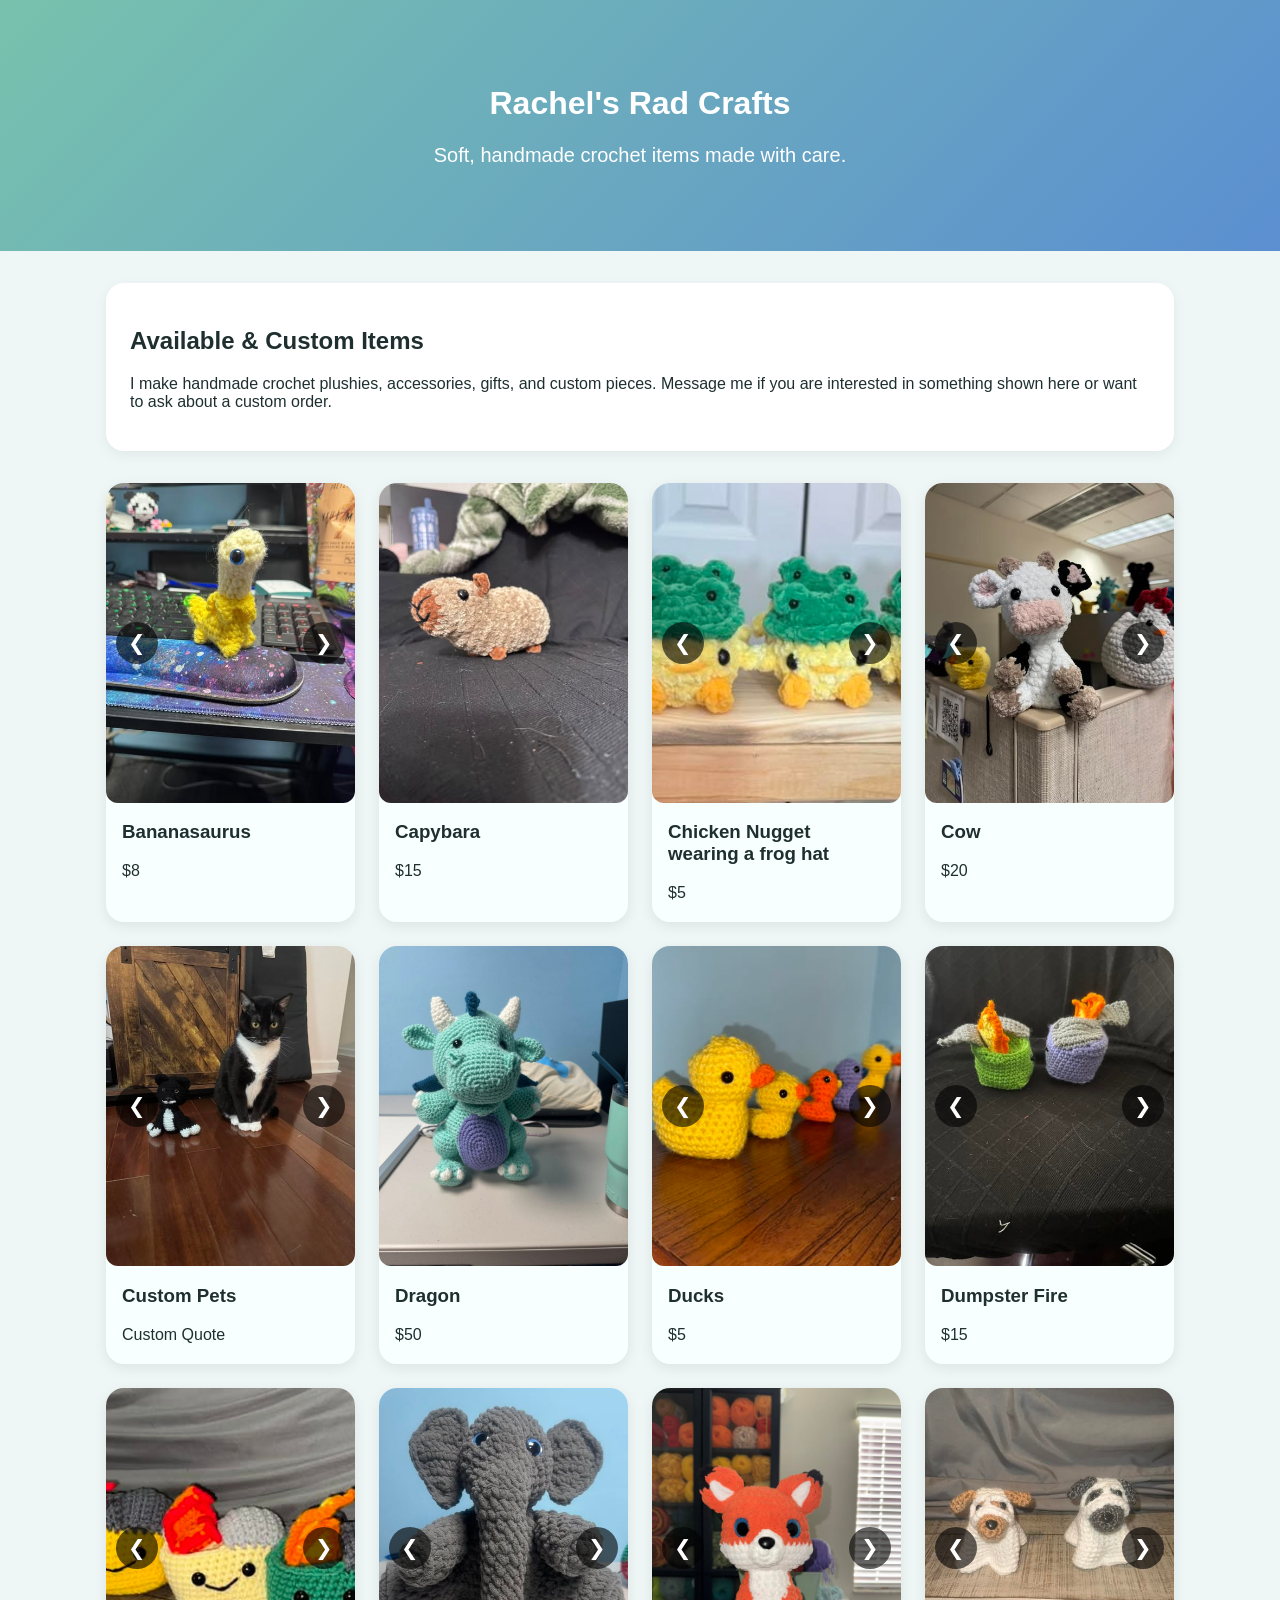
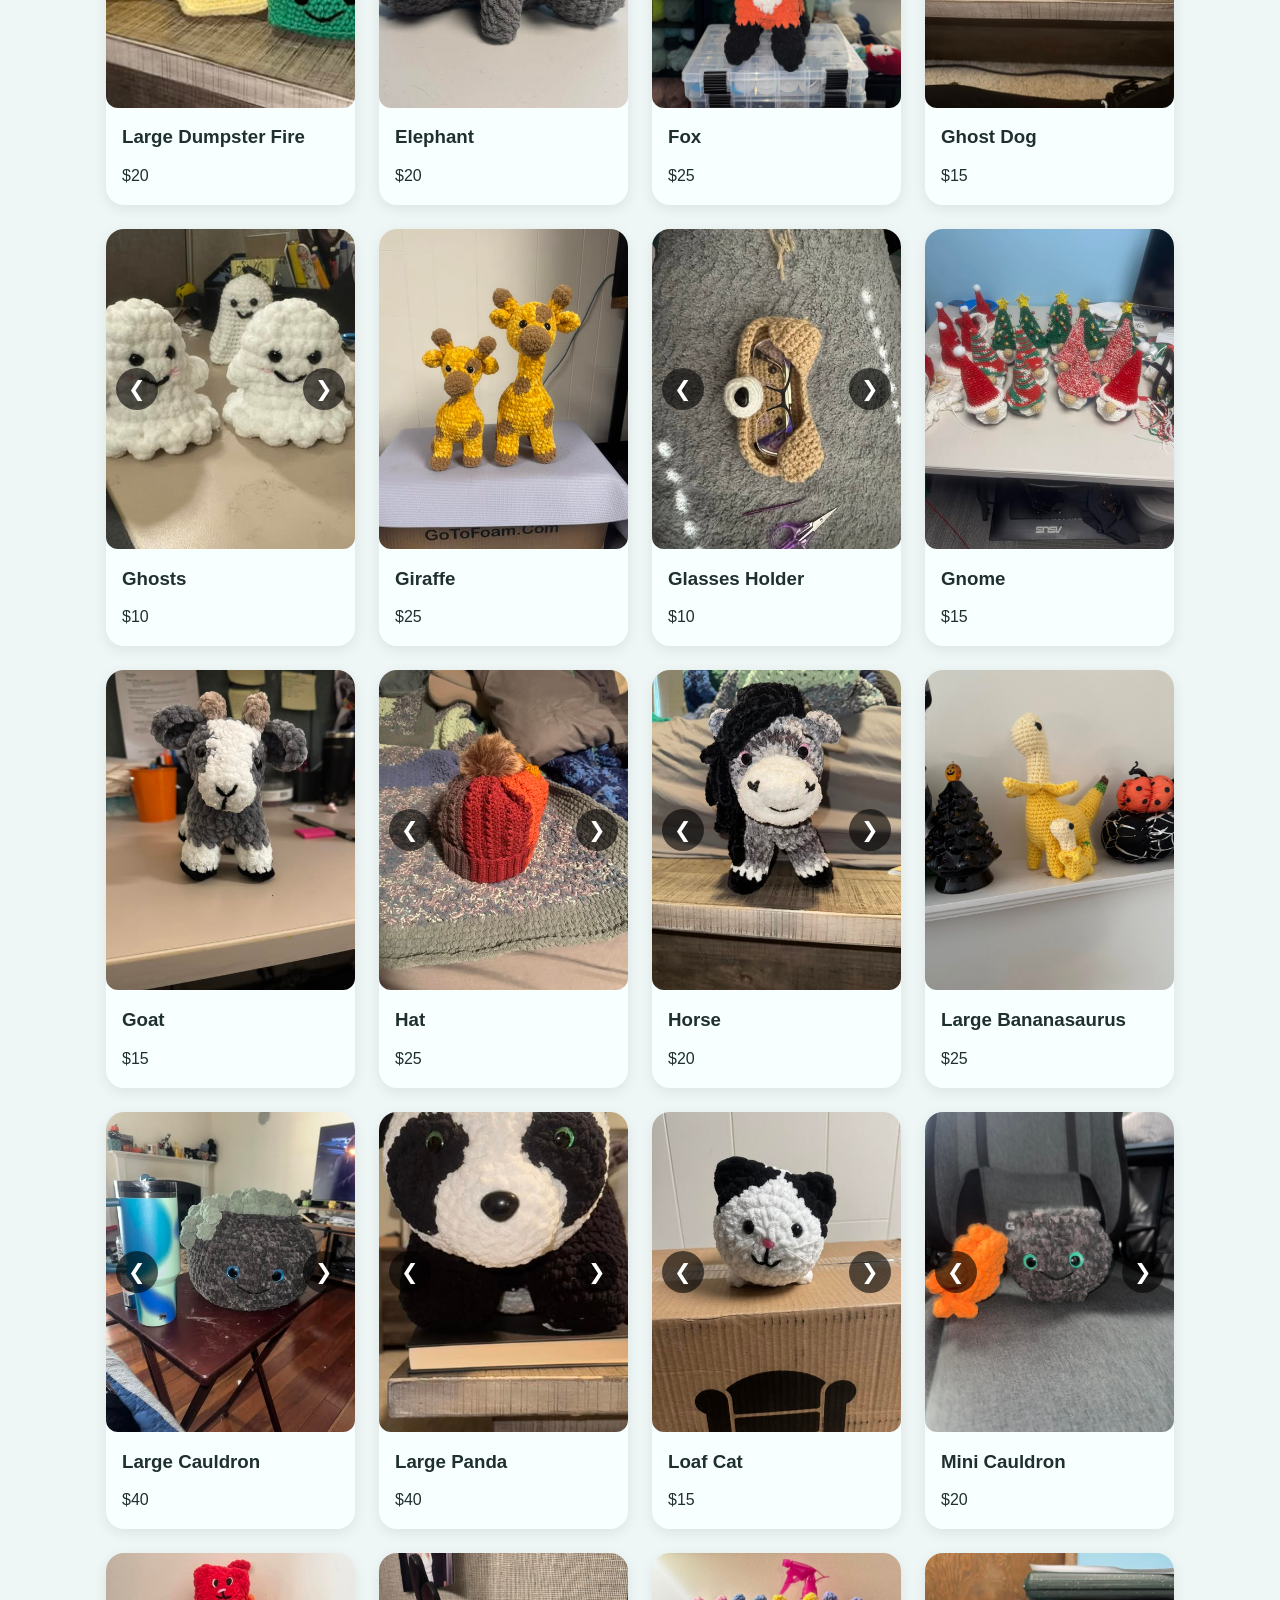
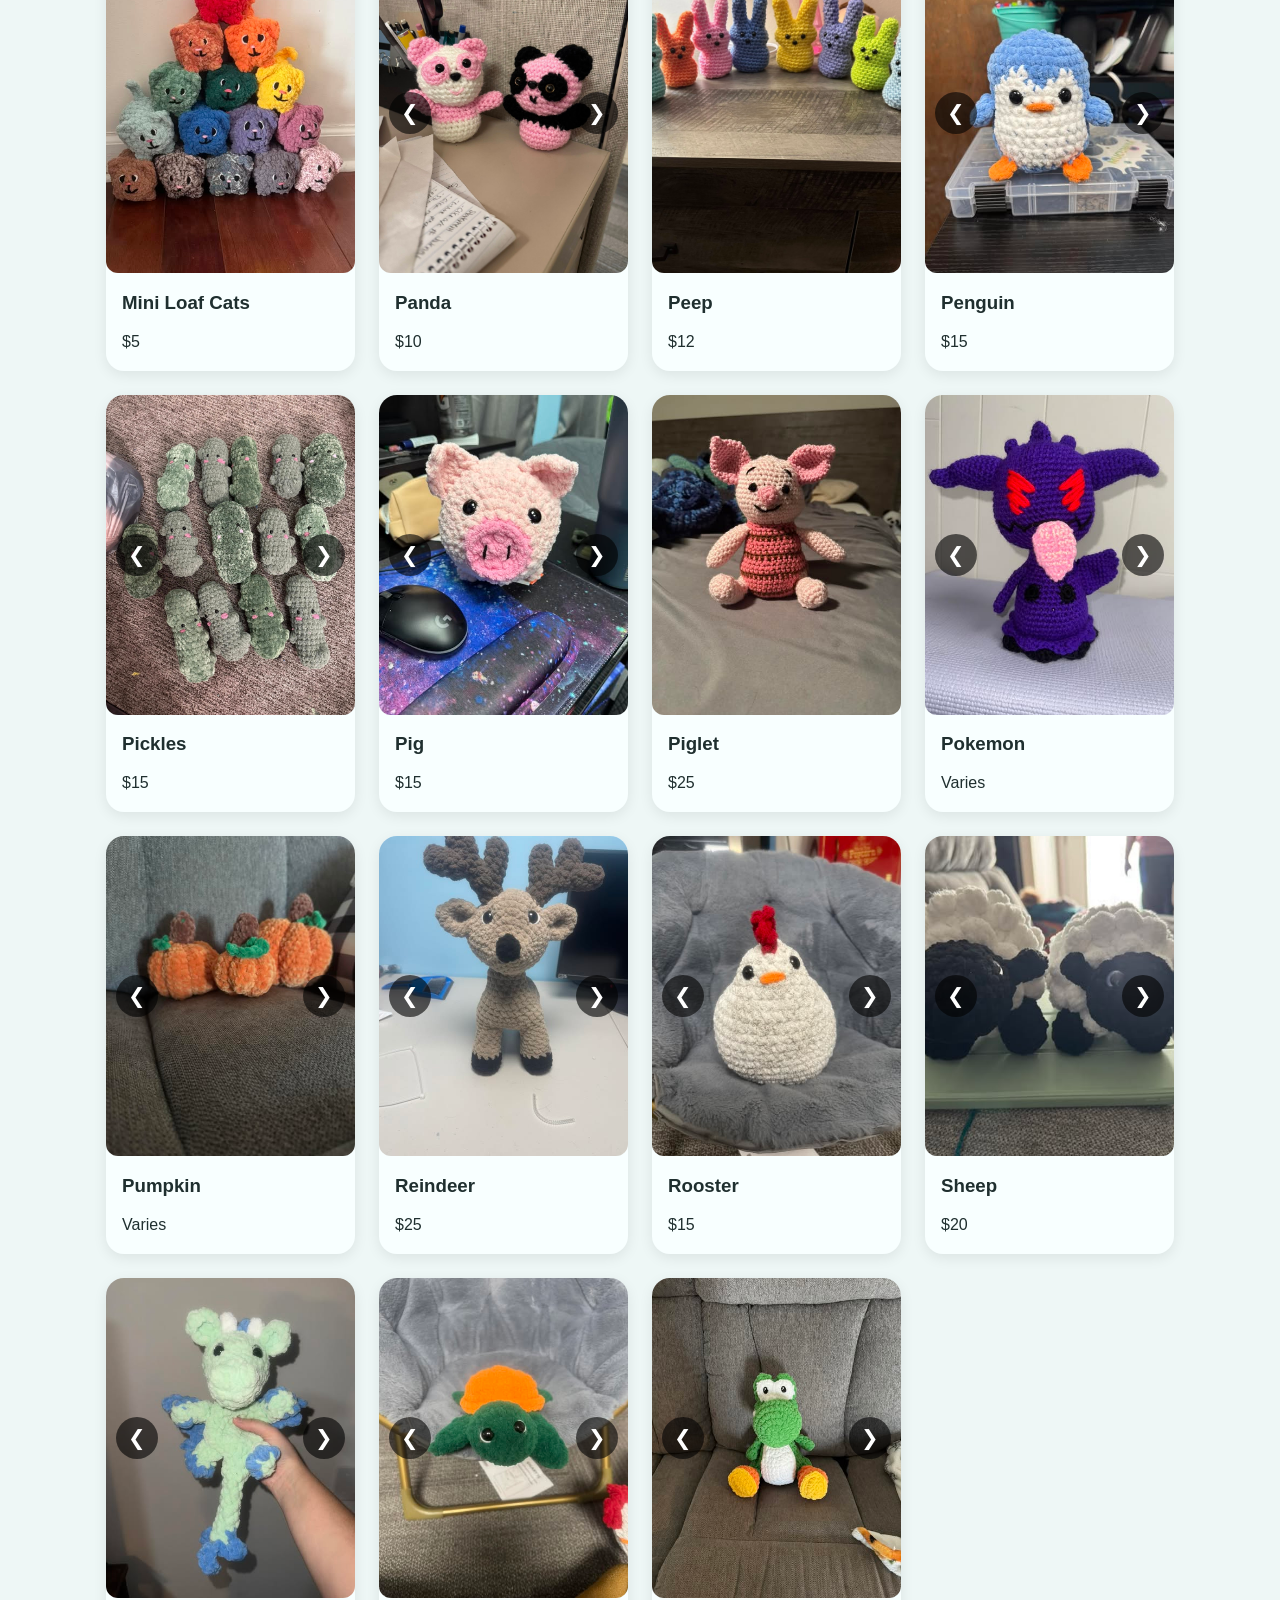
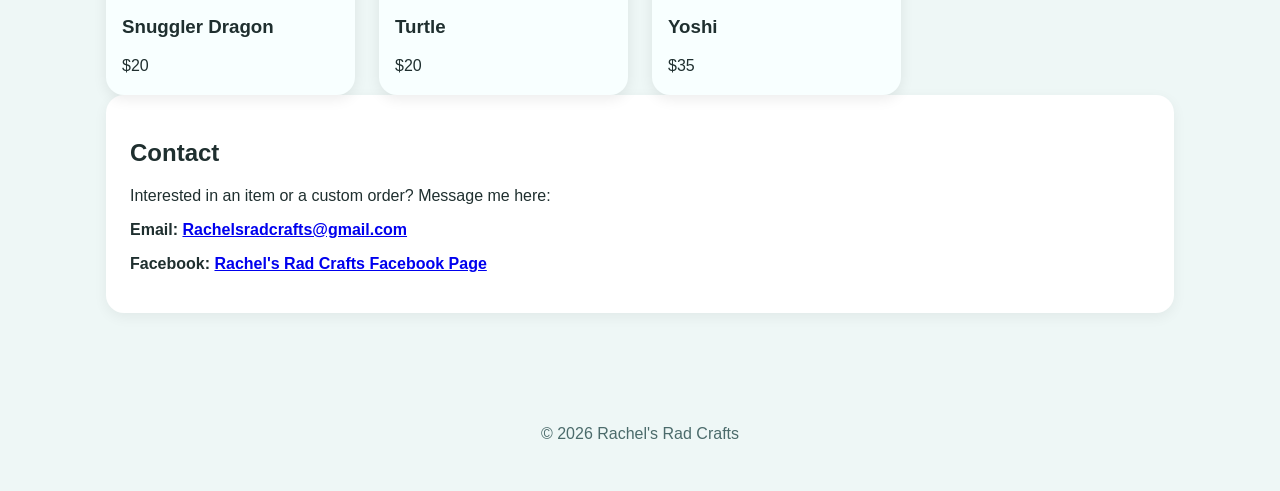
==== commit 0de8b434: "prices" ====
--- a/index.html
+++ b/index.html
@@ -51,45 +51,45 @@
 
   <script>
   const items = [
-    { id: "bananasaurus", name: "Bananasaurus", folder: "bananasaurus", price: "$25", images: ["1.jpg", "2.jpg", "3.jpg"] },
+    { id: "bananasaurus", name: "Bananasaurus", folder: "bananasaurus", price: "$8", images: ["1.jpg", "2.jpg", "3.jpg"] },
     { id: "capybara", name: "Capybara", folder: "capybara", price: "$15", images: ["1.jpg"] },
-    { id: "chick-nugget", name: "Chick Nugget", folder: "chick nugget", price: "$15", images: ["1.jpg", "2.jpg"] },
+    { id: "chick-nugget", name: "Chicken Nugget wearing a frog hat", folder: "chick nugget", price: "$5", images: ["1.jpg", "2.jpg"] },
     { id: "cow", name: "Cow", folder: "cow", price: "$20", images: ["1.jpg", "2.jpg"] },
     { id: "custom-pets", name: "Custom Pets", folder: "custom pets", price: "Custom Quote", images: ["1.jpg", "2.jpg", "3.jpg", "4.jpg", "5.jpg", "6.jpg", "7.jpg", "8.jpg"] },
-    { id: "dragon", name: "Dragon", folder: "dragon", price: "$30", images: ["1.jpg"] },
-    { id: "ducks", name: "Ducks", folder: "ducks", price: "$15", images: ["1.jpg", "2.jpg"] },
-    { id: "dumpster-fire", name: "Dumpster Fire", folder: "dumpster fire", price: "$25", images: ["1.jpg", "2.jpg", "3.jpg", "4.jpg"] },
-    { id: "dumpster-fire-large", name: "Large Dumpster Fire", folder: "dumpster fire large", price: "$40", images: ["1.jpg", "2.jpg"] },
-    { id: "elephant", name: "Elephant", folder: "elephant", price: "$25", images: ["1.jpg", "2.jpg", "3.jpg", "4.jpg", "5.jpg", "6.jpg", "7.jpg", "8.jpg", "9.jpg", "10.jpg"] },
-    { id: "fox", name: "Fox", folder: "fox", price: "$20", images: ["1.jpg", "2.jpg", "3.jpg"] },
-    { id: "ghost-dog", name: "Ghost Dog", folder: "ghost dog", price: "$35", images: ["1.jpg", "2.jpg", "3.jpg", "4.jpg", "5.jpg", "6.jpg", "7.jpg", "8.jpg", "9.jpg", "10.jpg", "11.jpg", "12.jpg", "13.jpg", "14.jpg", "15.jpg", "16.jpg", "17.jpg"] },
-    { id: "ghosts", name: "Ghosts", folder: "ghosts", price: "$12", images: ["1.jpg", "2.jpg", "3.jpg", "4.jpg", "5.jpg"] },
-    { id: "giraffe", name: "Giraffe", folder: "giraffe", price: "$20", images: ["1.jpg"] },
-    { id: "glasses-holder", name: "Glasses Holder", folder: "glasses holder", price: "$18", images: ["1.jpg", "2.jpg", "513849645_122095738628931463_1098254583059864972_n.jpg"] },
-    { id: "gnome", name: "Gnome", folder: "gnome", price: "$20", images: ["1.jpg"] },
-    { id: "goat", name: "Goat", folder: "goat", price: "$18", images: ["1.jpg"] },
+    { id: "dragon", name: "Dragon", folder: "dragon", price: "$50", images: ["1.jpg"] },
+    { id: "ducks", name: "Ducks", folder: "ducks", price: "$5", images: ["1.jpg", "2.jpg"] },
+    { id: "dumpster-fire", name: "Dumpster Fire", folder: "dumpster fire", price: "$15", images: ["1.jpg", "2.jpg", "3.jpg", "4.jpg"] },
+    { id: "dumpster-fire-large", name: "Large Dumpster Fire", folder: "dumpster fire large", price: "$20", images: ["1.jpg", "2.jpg"] },
+    { id: "elephant", name: "Elephant", folder: "elephant", price: "$20", images: ["1.jpg", "2.jpg", "3.jpg", "4.jpg", "5.jpg", "6.jpg", "7.jpg", "8.jpg", "9.jpg", "10.jpg"] },
+    { id: "fox", name: "Fox", folder: "fox", price: "$25", images: ["1.jpg", "2.jpg", "3.jpg"] },
+    { id: "ghost-dog", name: "Ghost Dog", folder: "ghost dog", price: "$15", images: ["1.jpg", "2.jpg", "3.jpg", "4.jpg", "5.jpg", "6.jpg", "7.jpg", "8.jpg", "9.jpg", "10.jpg", "11.jpg", "12.jpg", "13.jpg", "14.jpg", "15.jpg", "16.jpg", "17.jpg"] },
+    { id: "ghosts", name: "Ghosts", folder: "ghosts", price: "$10", images: ["1.jpg", "2.jpg", "3.jpg", "4.jpg", "5.jpg"] },
+    { id: "giraffe", name: "Giraffe", folder: "giraffe", price: "$25", images: ["1.jpg"] },
+    { id: "glasses-holder", name: "Glasses Holder", folder: "glasses holder", price: "$10", images: ["1.jpg", "2.jpg", "513849645_122095738628931463_1098254583059864972_n.jpg"] },
+    { id: "gnome", name: "Gnome", folder: "gnome", price: "$15", images: ["1.jpg"] },
+    { id: "goat", name: "Goat", folder: "goat", price: "$15", images: ["1.jpg"] },
     { id: "hat", name: "Hat", folder: "hat", price: "$25", images: ["1.jpg", "2.jpg", "3.jpg", "4.jpg", "5.jpg", "6.jpg", "7.jpg", "8.jpg"] },
-    { id: "horse", name: "Horse", folder: "horse", price: "$30", images: ["1.jpg", "2.jpg", "3.jpg", "4.jpg", "5.jpg", "6.jpg", "7.jpg"] },
-    { id: "large-bananasarus", name: "Large Bananasaurus", folder: "large bananasarus", price: "$40", images: ["1.jpg"] },
-    { id: "large-cauldron", name: "Large Cauldron", folder: "large cauldron", price: "$35", images: ["1.jpg", "2.jpg"] },
-    { id: "large-panda", name: "Large Panda", folder: "large panda", price: "$30", images: ["1.jpg", "2.jpg"] },
-    { id: "loaf-cat", name: "Loaf Cat", folder: "loaf cat", price: "$20", images: ["1.jpg", "2.jpg", "3.jpg", "4.jpg", "5.jpg", "6.jpg", "7.jpg", "8.jpg", "9.jpg", "10.jpg", "11.jpg", "12.jpg"] },
-    { id: "mini-cauldron", name: "Mini Cauldron", folder: "mini cauldron", price: "$15", images: ["1.jpg", "2.jpg", "3.jpg", "4.jpg", "5.jpg", "6.jpg"] },
-    { id: "mini-loaf-cats", name: "Mini Loaf Cats", folder: "mini loaf cats", price: "$10", images: ["1.jpg"] },
-    { id: "panda", name: "Panda", folder: "panda", price: "$30", images: ["1.jpg", "2.jpg", "3.jpg", "4.jpg", "5.jpg", "6.jpg", "7.jpg", "8.jpg", "9.jpg"] },
+    { id: "horse", name: "Horse", folder: "horse", price: "$20", images: ["1.jpg", "2.jpg", "3.jpg", "4.jpg", "5.jpg", "6.jpg", "7.jpg"] },
+    { id: "large-bananasarus", name: "Large Bananasaurus", folder: "large bananasarus", price: "$25", images: ["1.jpg"] },
+    { id: "large-cauldron", name: "Large Cauldron", folder: "large cauldron", price: "$40", images: ["1.jpg", "2.jpg"] },
+    { id: "large-panda", name: "Large Panda", folder: "large panda", price: "$40", images: ["1.jpg", "2.jpg"] },
+    { id: "loaf-cat", name: "Loaf Cat", folder: "loaf cat", price: "$15", images: ["1.jpg", "2.jpg", "3.jpg", "4.jpg", "5.jpg", "6.jpg", "7.jpg", "8.jpg", "9.jpg", "10.jpg", "11.jpg", "12.jpg"] },
+    { id: "mini-cauldron", name: "Mini Cauldron", folder: "mini cauldron", price: "$20", images: ["1.jpg", "2.jpg", "3.jpg", "4.jpg", "5.jpg", "6.jpg"] },
+    { id: "mini-loaf-cats", name: "Mini Loaf Cats", folder: "mini loaf cats", price: "$5", images: ["1.jpg"] },
+    { id: "panda", name: "Panda", folder: "panda", price: "$10", images: ["1.jpg", "2.jpg", "3.jpg", "4.jpg", "5.jpg", "6.jpg", "7.jpg", "8.jpg", "9.jpg"] },
     { id: "peep", name: "Peep", folder: "peep", price: "$12", images: ["1.jpg"] },
-    { id: "penguin", name: "Penguin", folder: "penguin", price: "$18", images: ["1.jpg", "2.jpg"] },
+    { id: "penguin", name: "Penguin", folder: "penguin", price: "$15", images: ["1.jpg", "2.jpg"] },
     { id: "pickels", name: "Pickles", folder: "pickels", price: "$15", images: ["1.jpg", "2.jpg", "3.jpg"] },
-    { id: "pig", name: "Pig", folder: "pig", price: "$18", images: ["1.jpg", "2.jpg"] },
-    { id: "piglet", name: "Piglet", folder: "piglet", price: "$15", images: ["1.jpg"] },
+    { id: "pig", name: "Pig", folder: "pig", price: "$15", images: ["1.jpg", "2.jpg"] },
+    { id: "piglet", name: "Piglet", folder: "piglet", price: "$25", images: ["1.jpg"] },
     { id: "pokemon", name: "Pokemon", folder: "pokemon", price: "Varies", images: ["1.jpg", "2.jpg", "3.jpg", "4.jpg", "5.jpg", "520557814_122113199798931463_5589191001833377039_n.jpg", "6.jpg", "7.jpg"] },
-    { id: "pumpkin", name: "Pumpkin", folder: "pumpkin", price: "$15", images: ["1.jpg", "2.jpg", "3.jpg"] },
-    { id: "reindeer", name: "Reindeer", folder: "reindeer", price: "$22", images: ["1.jpg", "2.jpg", "3.jpg", "4.jpg"] },
-    { id: "rooster", name: "Rooster", folder: "rooster", price: "$20", images: ["1.jpg", "2.jpg", "3.jpg"] },
-    { id: "sheep", name: "Sheep", folder: "sheep", price: "$18", images: ["1.jpg", "2.jpg", "3.jpg"] },
-    { id: "snuggler-dragon", name: "Snuggler Dragon", folder: "snuggler dragon", price: "$35", images: ["1.jpg", "2.jpg", "3.jpg", "4.jpg", "5.jpg", "6.jpg", "7.jpg", "8.jpg", "9.jpg", "10.jpg", "11.jpg", "12.jpg"] },
+    { id: "pumpkin", name: "Pumpkin", folder: "pumpkin", price: "Varies", images: ["1.jpg", "2.jpg", "3.jpg"] },
+    { id: "reindeer", name: "Reindeer", folder: "reindeer", price: "$25", images: ["1.jpg", "2.jpg", "3.jpg", "4.jpg"] },
+    { id: "rooster", name: "Rooster", folder: "rooster", price: "$15", images: ["1.jpg", "2.jpg", "3.jpg"] },
+    { id: "sheep", name: "Sheep", folder: "sheep", price: "$20", images: ["1.jpg", "2.jpg", "3.jpg"] },
+    { id: "snuggler-dragon", name: "Snuggler Dragon", folder: "snuggler dragon", price: "$20", images: ["1.jpg", "2.jpg", "3.jpg", "4.jpg", "5.jpg", "6.jpg", "7.jpg", "8.jpg", "9.jpg", "10.jpg", "11.jpg", "12.jpg"] },
     { id: "turtle", name: "Turtle", folder: "turtle", price: "$20", images: ["1.jpg", "2.jpg", "3.jpg", "4.jpg", "5.jpg"] },
-    { id: "yoshi", name: "Yoshi", folder: "Yoshi", price: "$25", images: ["1.jpg", "2.jpg", "3.jpg", "4.jpg"] }
+    { id: "yoshi", name: "Yoshi", folder: "Yoshi", price: "$35", images: ["1.jpg", "2.jpg", "3.jpg", "4.jpg"] }
   ];
 
   const galleryIndexes = {};
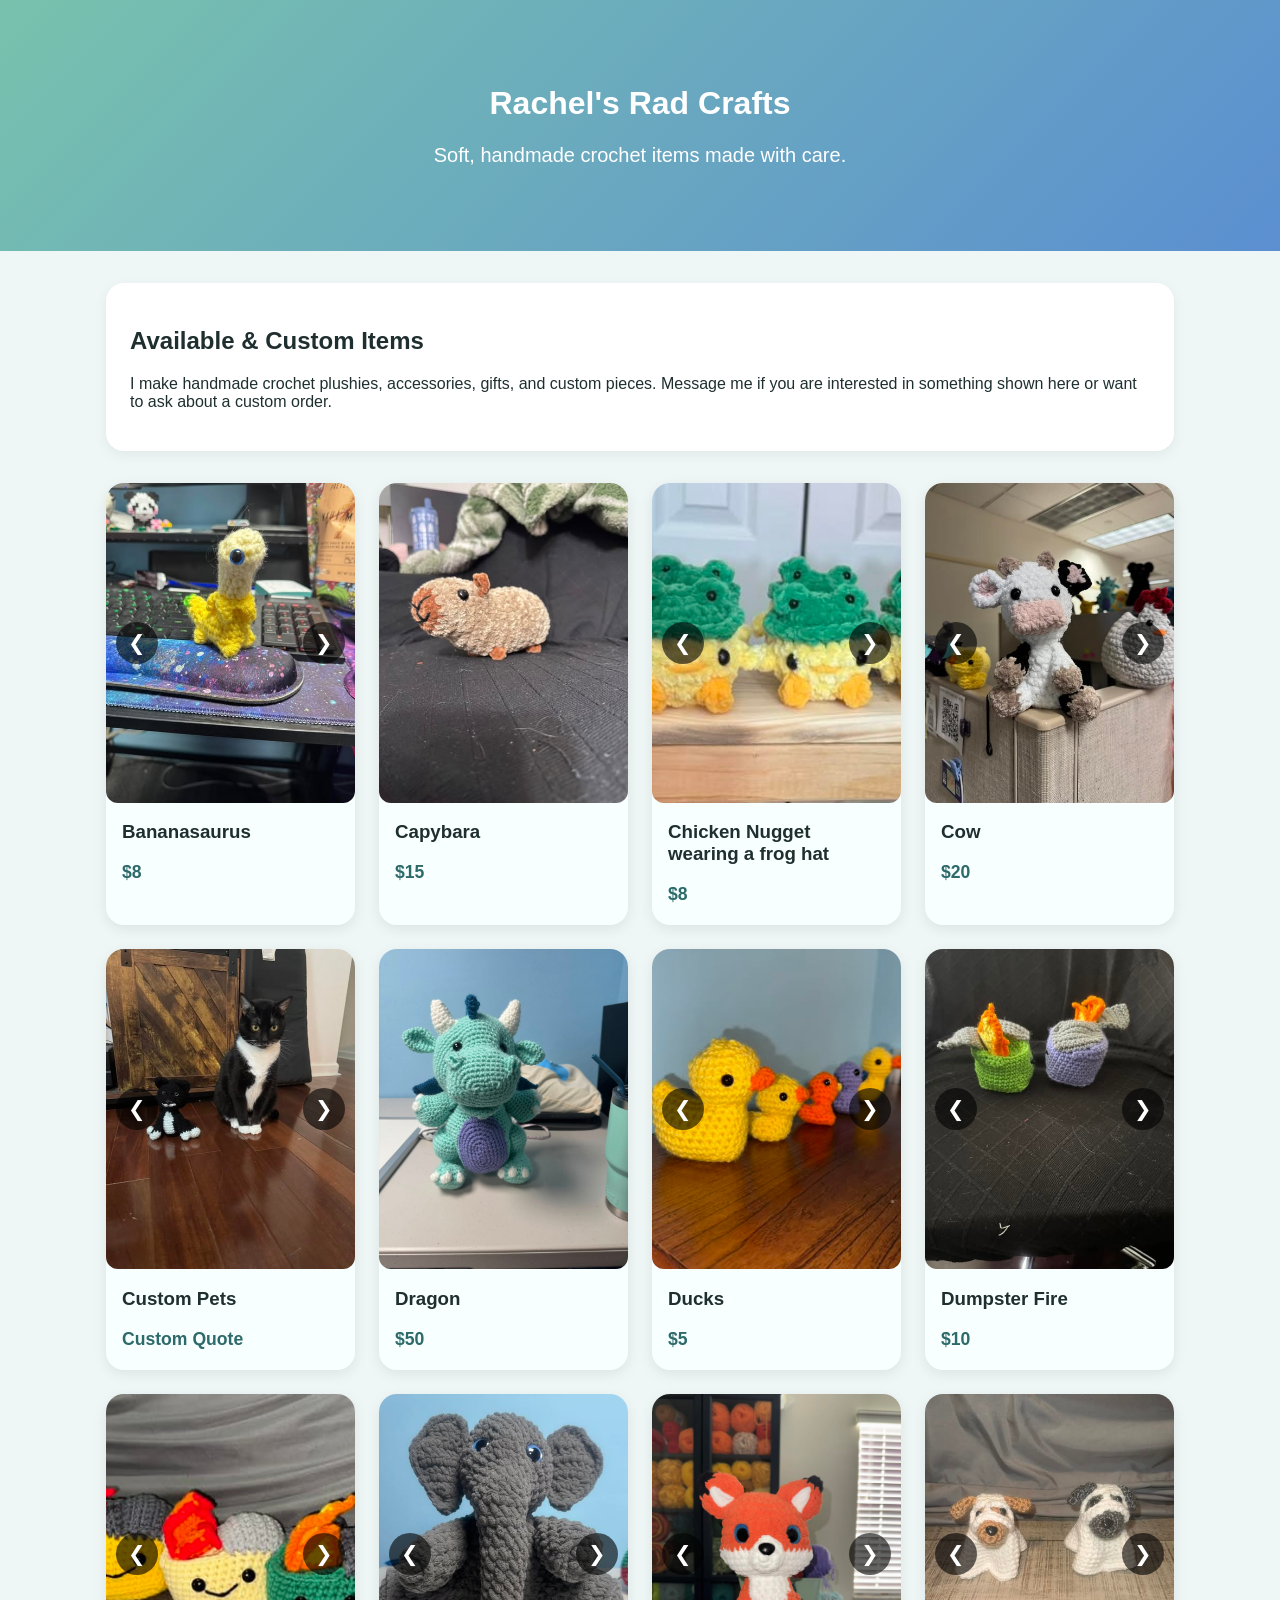
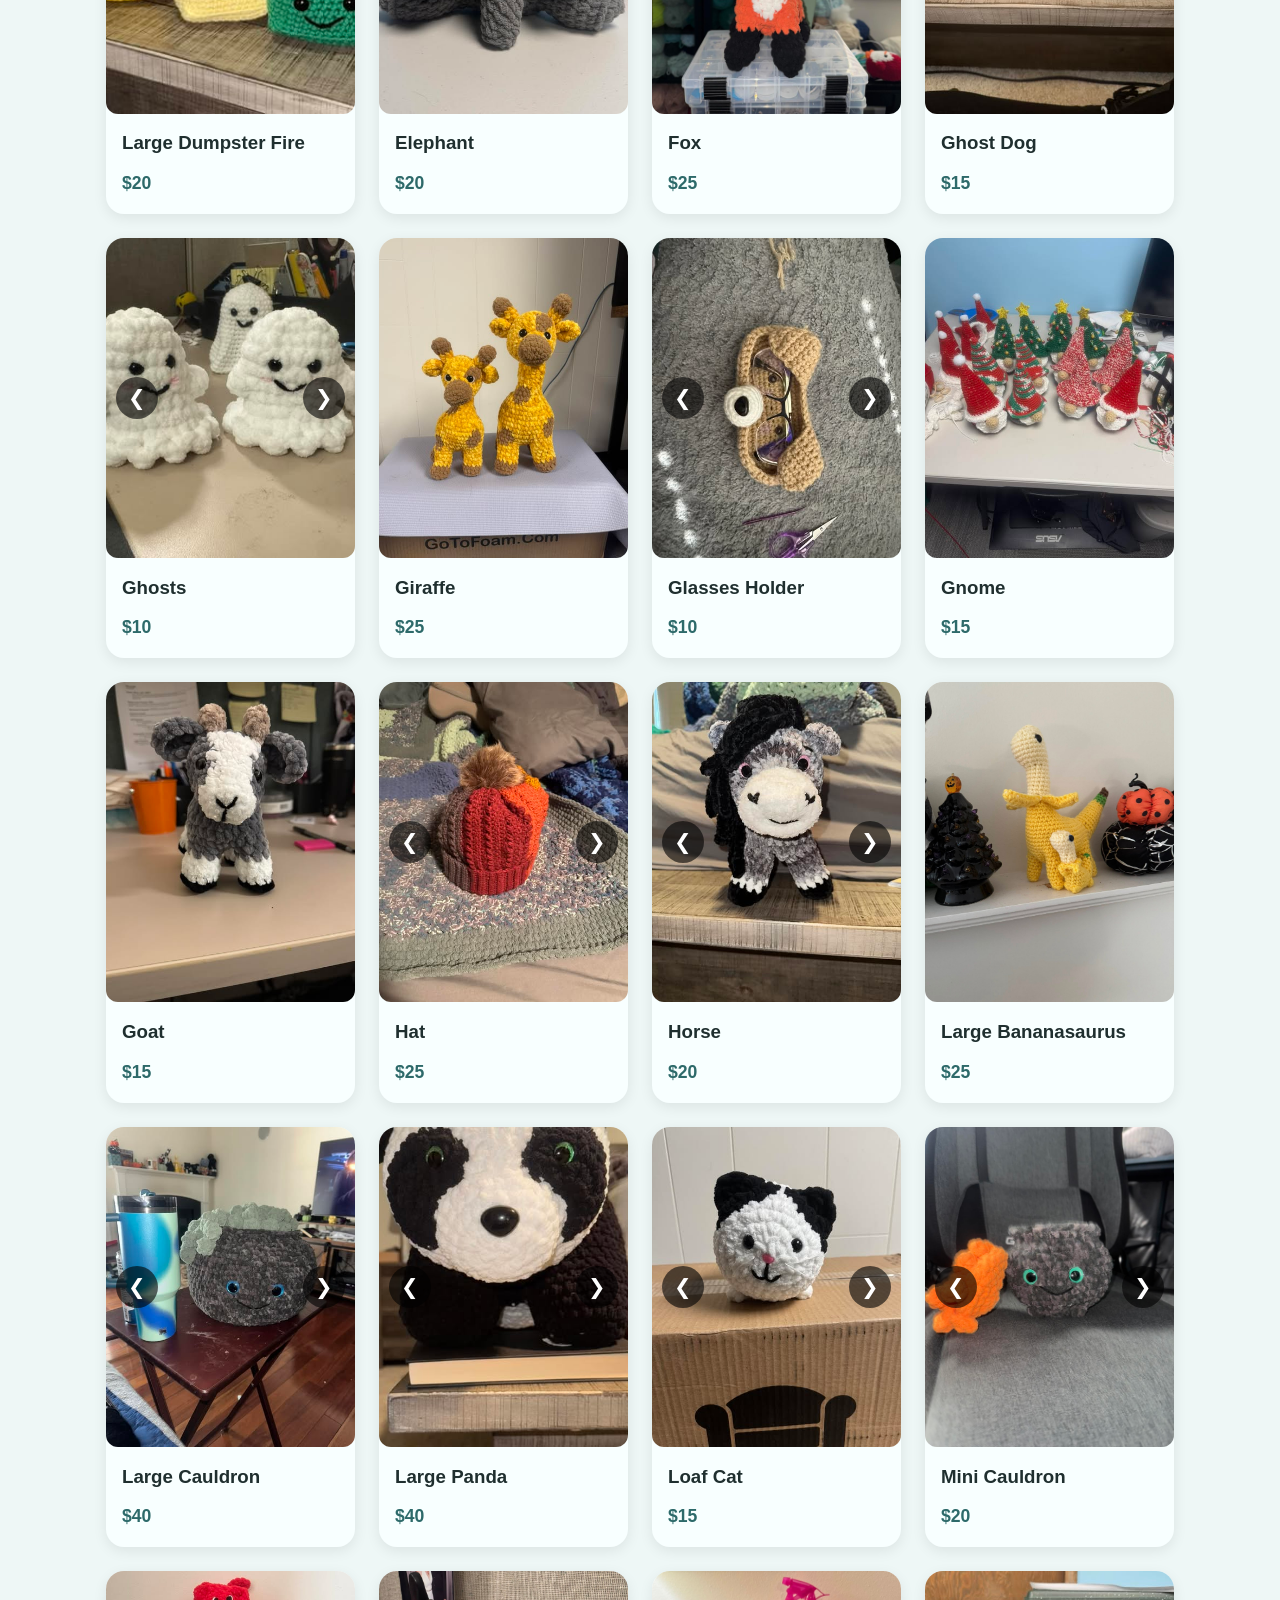
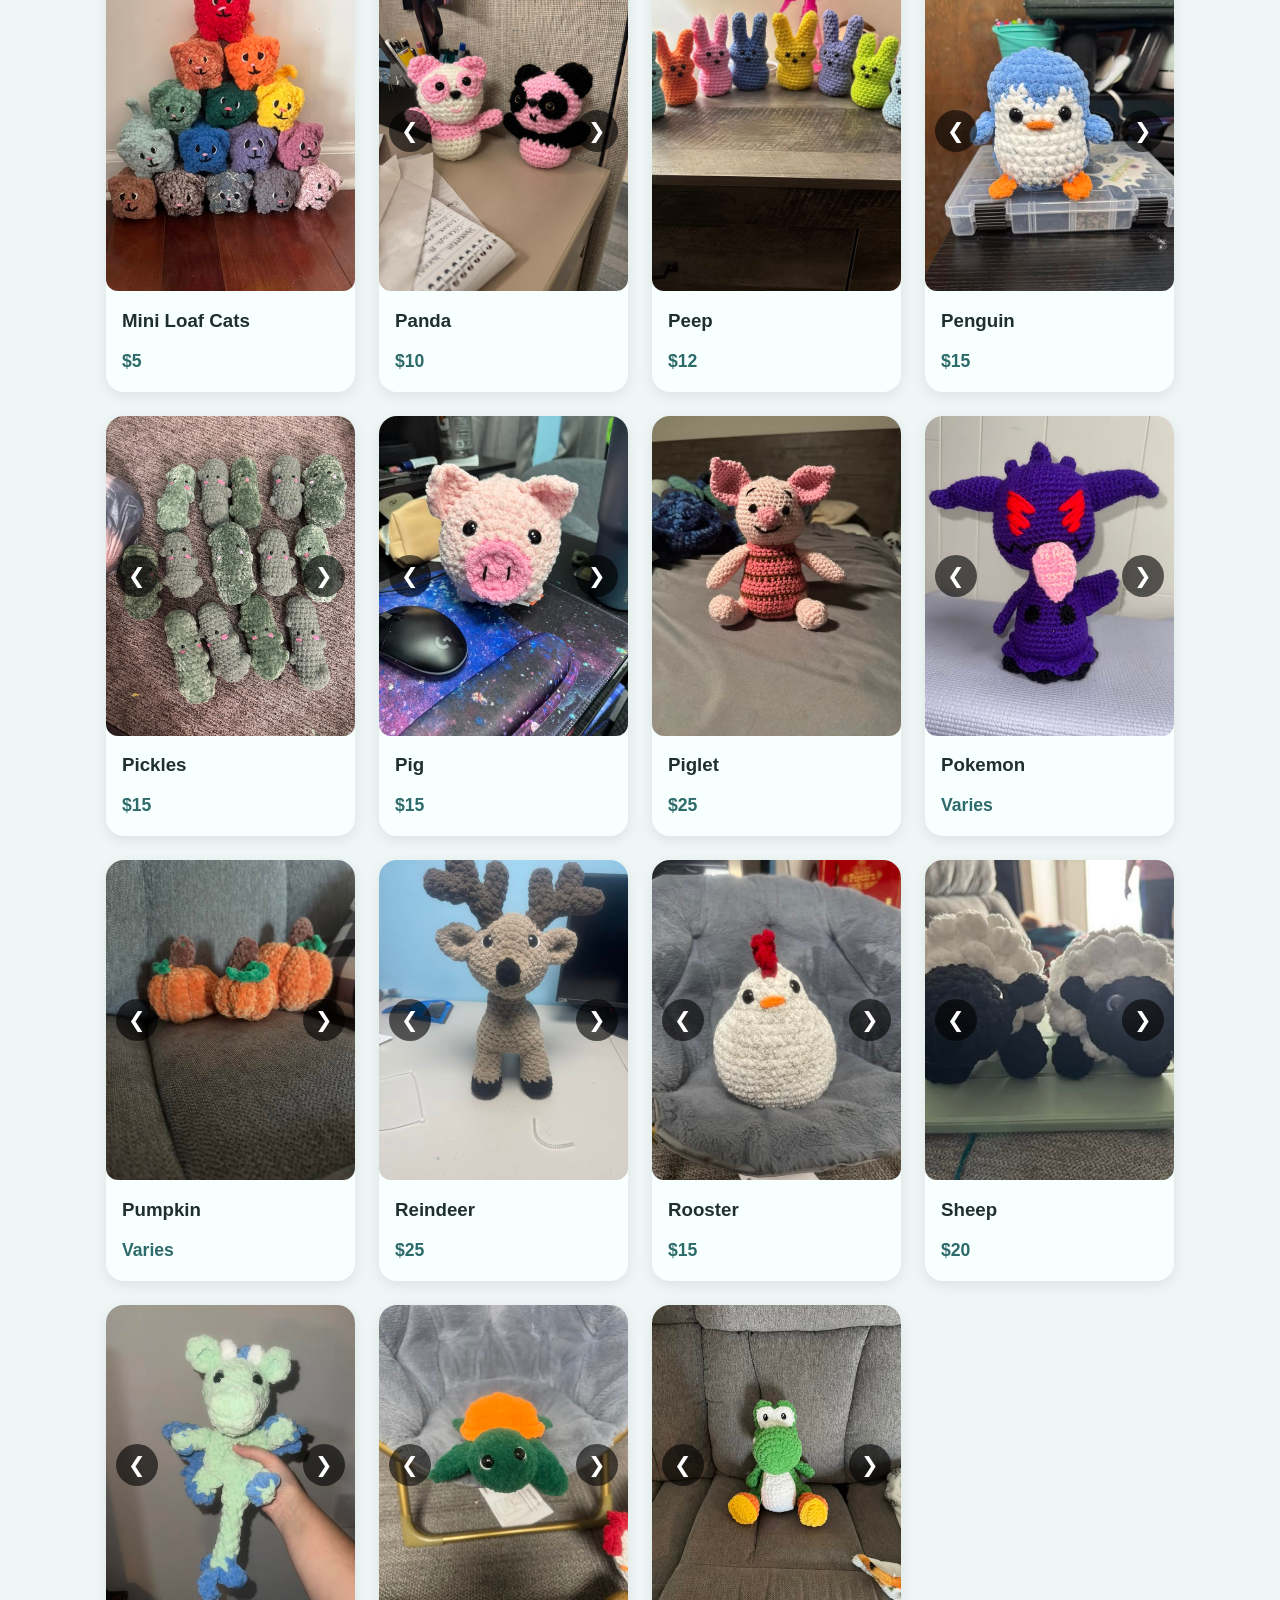
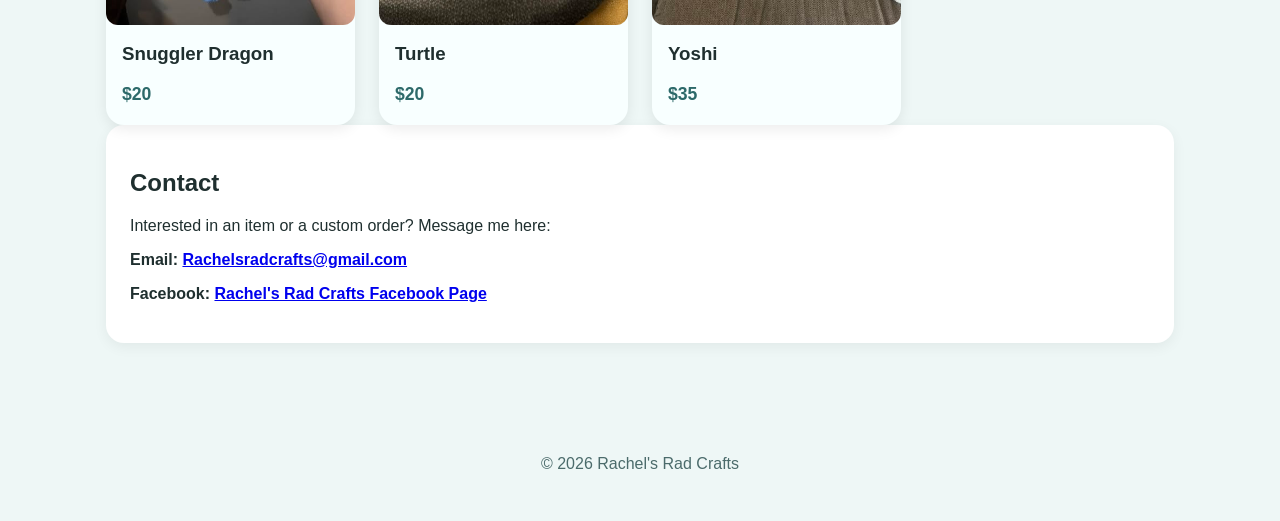
==== commit 8cc265c3: "prices" ====
--- a/index.html
+++ b/index.html
@@ -53,12 +53,12 @@
   const items = [
     { id: "bananasaurus", name: "Bananasaurus", folder: "bananasaurus", price: "$8", images: ["1.jpg", "2.jpg", "3.jpg"] },
     { id: "capybara", name: "Capybara", folder: "capybara", price: "$15", images: ["1.jpg"] },
-    { id: "chick-nugget", name: "Chicken Nugget wearing a frog hat", folder: "chick nugget", price: "$5", images: ["1.jpg", "2.jpg"] },
+    { id: "chick-nugget", name: "Chicken Nugget wearing a frog hat", folder: "chick nugget", price: "$8", images: ["1.jpg", "2.jpg"] },
     { id: "cow", name: "Cow", folder: "cow", price: "$20", images: ["1.jpg", "2.jpg"] },
     { id: "custom-pets", name: "Custom Pets", folder: "custom pets", price: "Custom Quote", images: ["1.jpg", "2.jpg", "3.jpg", "4.jpg", "5.jpg", "6.jpg", "7.jpg", "8.jpg"] },
     { id: "dragon", name: "Dragon", folder: "dragon", price: "$50", images: ["1.jpg"] },
     { id: "ducks", name: "Ducks", folder: "ducks", price: "$5", images: ["1.jpg", "2.jpg"] },
-    { id: "dumpster-fire", name: "Dumpster Fire", folder: "dumpster fire", price: "$15", images: ["1.jpg", "2.jpg", "3.jpg", "4.jpg"] },
+    { id: "dumpster-fire", name: "Dumpster Fire", folder: "dumpster fire", price: "$10", images: ["1.jpg", "2.jpg", "3.jpg", "4.jpg"] },
     { id: "dumpster-fire-large", name: "Large Dumpster Fire", folder: "dumpster fire large", price: "$20", images: ["1.jpg", "2.jpg"] },
     { id: "elephant", name: "Elephant", folder: "elephant", price: "$20", images: ["1.jpg", "2.jpg", "3.jpg", "4.jpg", "5.jpg", "6.jpg", "7.jpg", "8.jpg", "9.jpg", "10.jpg"] },
     { id: "fox", name: "Fox", folder: "fox", price: "$25", images: ["1.jpg", "2.jpg", "3.jpg"] },
--- a/styles.css
+++ b/styles.css
@@ -145,4 +145,9 @@
 
 .nav:hover {
   background: rgba(0, 0, 0, 0.8);
+}
+.price {
+  font-size: 1.1rem;
+  font-weight: bold;
+  color: #2d6a6a;
 }
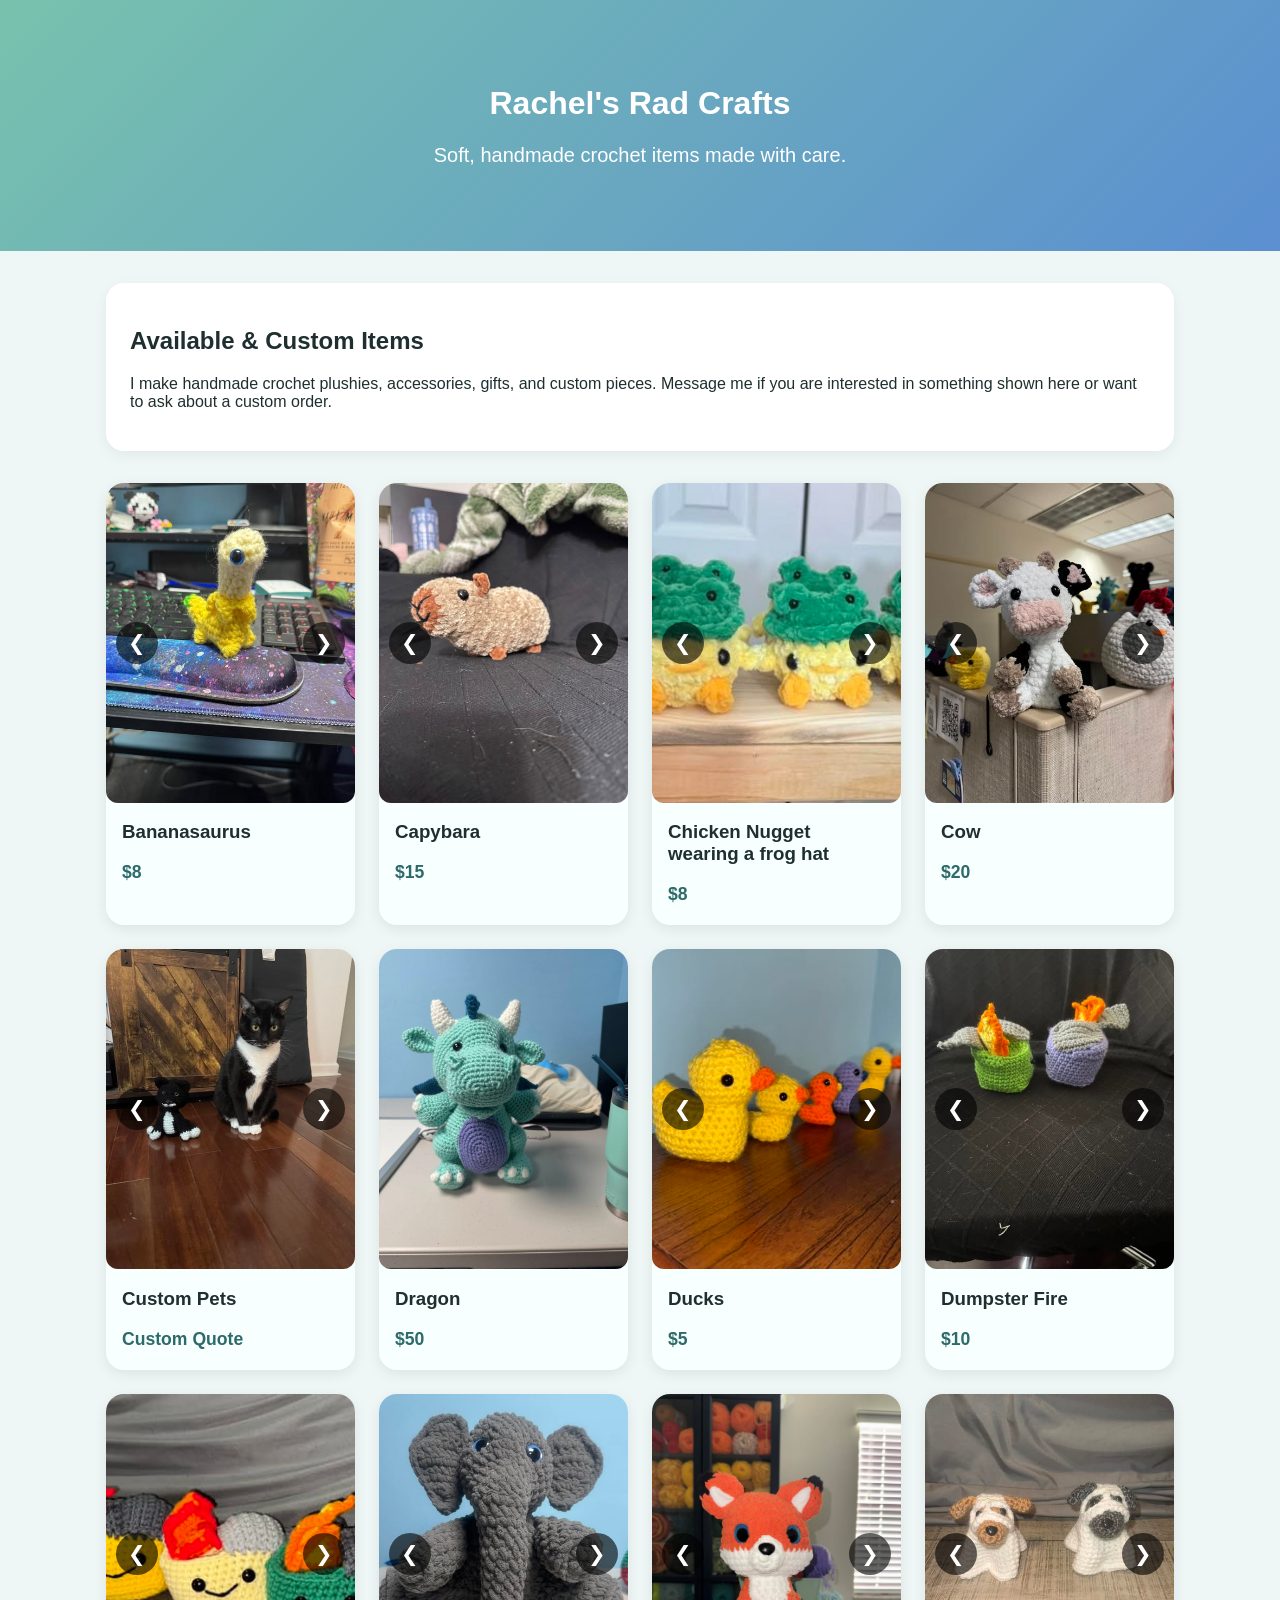
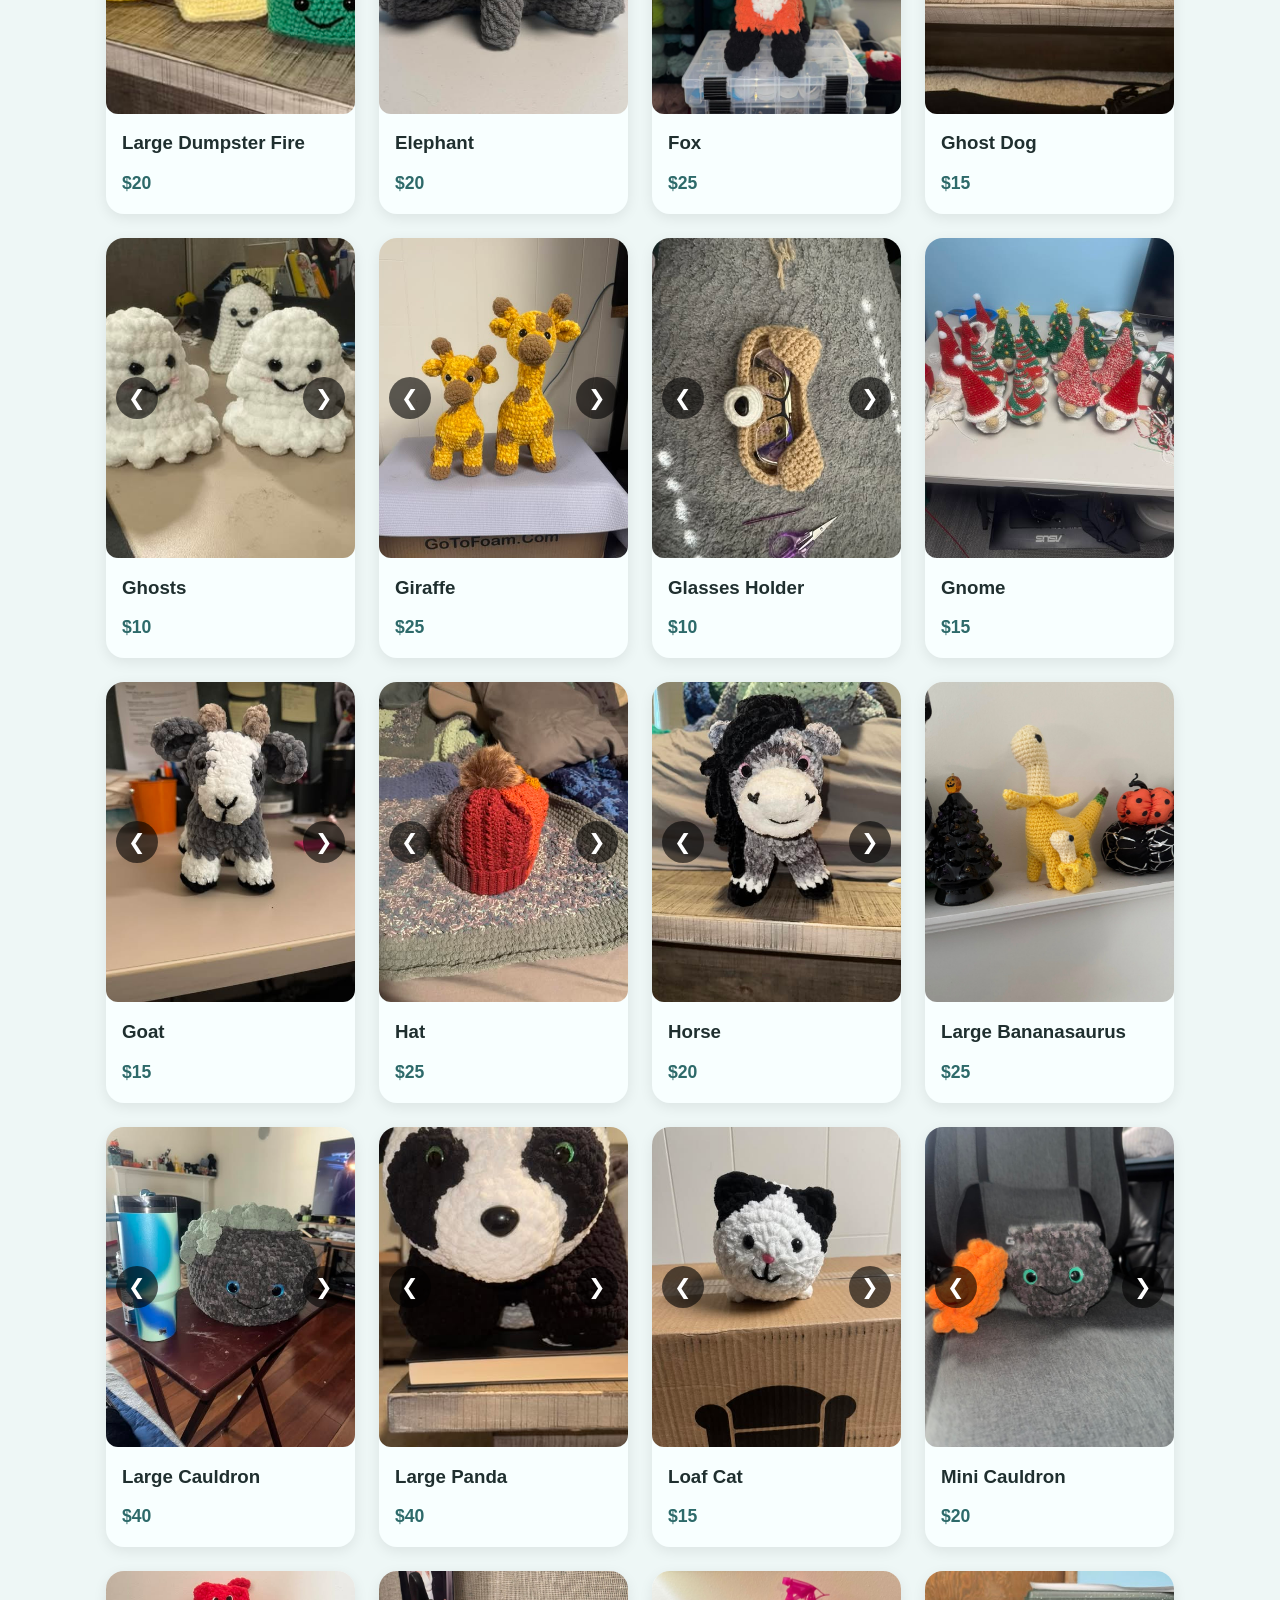
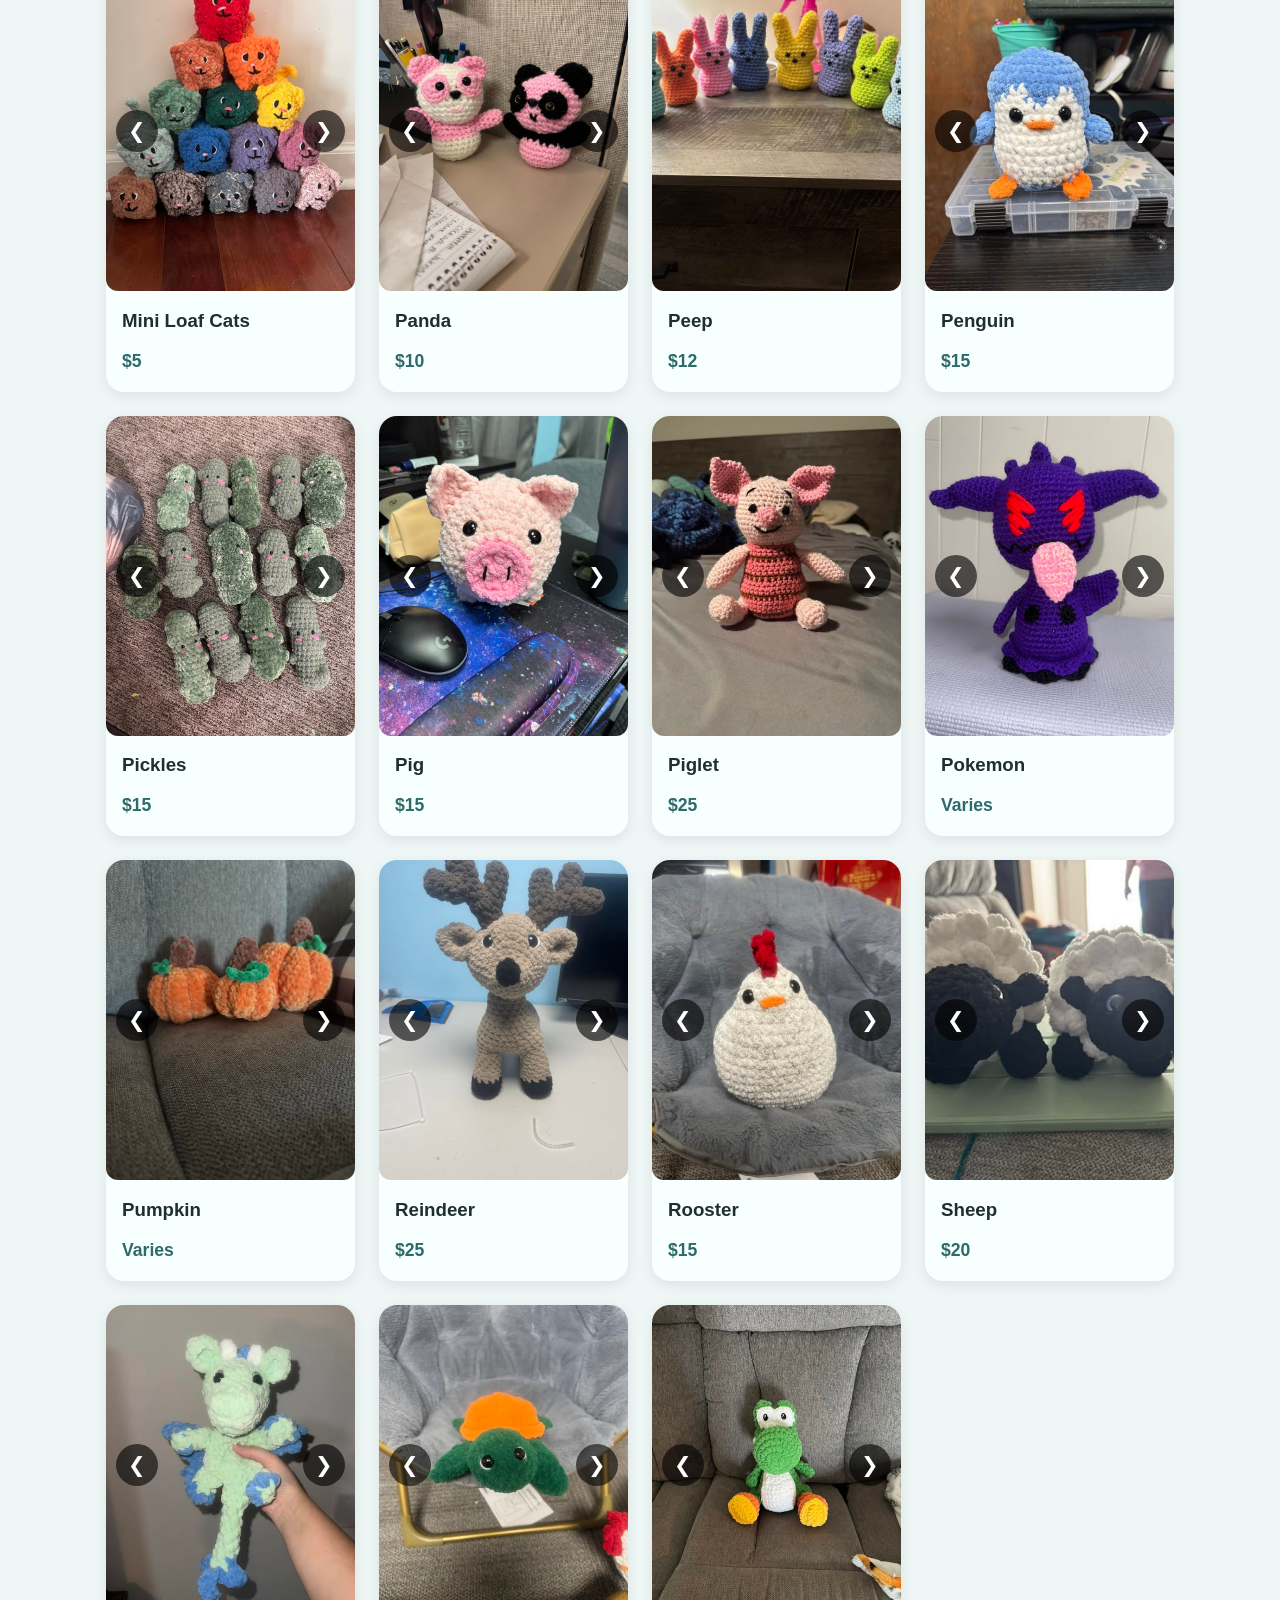
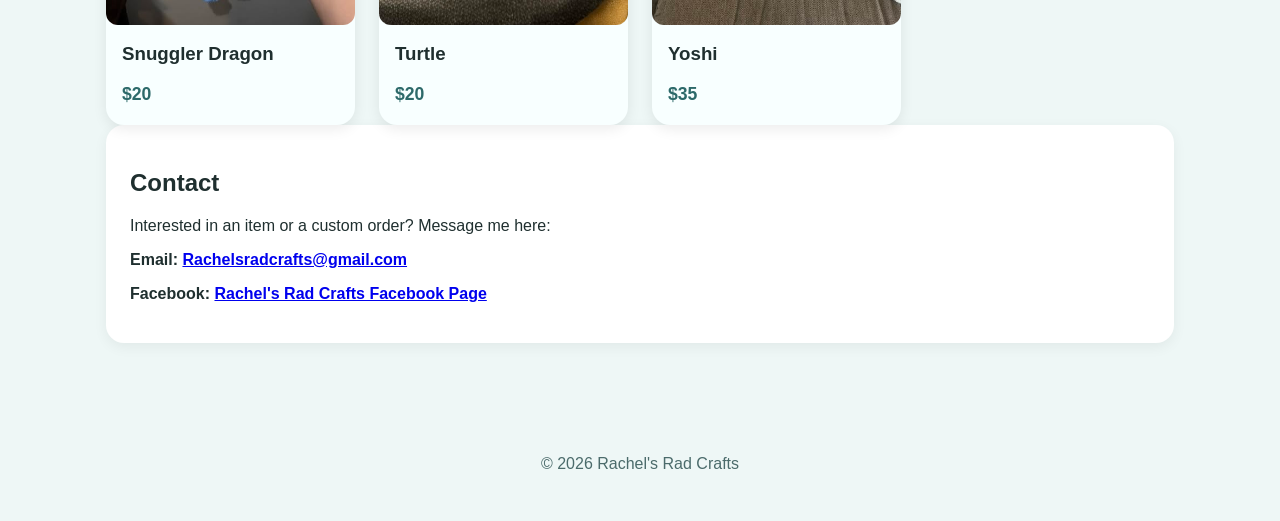
==== commit 97f12559: "pictures" ====
--- a/index.html
+++ b/index.html
@@ -52,44 +52,44 @@
   <script>
   const items = [
     { id: "bananasaurus", name: "Bananasaurus", folder: "bananasaurus", price: "$8", images: ["1.jpg", "2.jpg", "3.jpg"] },
-    { id: "capybara", name: "Capybara", folder: "capybara", price: "$15", images: ["1.jpg"] },
+    { id: "capybara", name: "Capybara", folder: "capybara", price: "$15", images: ["1.jpg", "2.jpg", "3.jpg", "4.jpg"] },
     { id: "chick-nugget", name: "Chicken Nugget wearing a frog hat", folder: "chick nugget", price: "$8", images: ["1.jpg", "2.jpg"] },
-    { id: "cow", name: "Cow", folder: "cow", price: "$20", images: ["1.jpg", "2.jpg"] },
+    { id: "cow", name: "Cow", folder: "cow", price: "$20", images: ["1.jpg", "2.jpg", "3.jpg", "4.jpg"] },
     { id: "custom-pets", name: "Custom Pets", folder: "custom pets", price: "Custom Quote", images: ["1.jpg", "2.jpg", "3.jpg", "4.jpg", "5.jpg", "6.jpg", "7.jpg", "8.jpg"] },
     { id: "dragon", name: "Dragon", folder: "dragon", price: "$50", images: ["1.jpg"] },
     { id: "ducks", name: "Ducks", folder: "ducks", price: "$5", images: ["1.jpg", "2.jpg"] },
     { id: "dumpster-fire", name: "Dumpster Fire", folder: "dumpster fire", price: "$10", images: ["1.jpg", "2.jpg", "3.jpg", "4.jpg"] },
     { id: "dumpster-fire-large", name: "Large Dumpster Fire", folder: "dumpster fire large", price: "$20", images: ["1.jpg", "2.jpg"] },
-    { id: "elephant", name: "Elephant", folder: "elephant", price: "$20", images: ["1.jpg", "2.jpg", "3.jpg", "4.jpg", "5.jpg", "6.jpg", "7.jpg", "8.jpg", "9.jpg", "10.jpg"] },
-    { id: "fox", name: "Fox", folder: "fox", price: "$25", images: ["1.jpg", "2.jpg", "3.jpg"] },
+    { id: "elephant", name: "Elephant", folder: "elephant", price: "$20", images: ["1.jpg", "2.jpg", "3.jpg", "4.jpg", "5.jpg", "6.jpg", "7.jpg", "8.jpg", "9.jpg", "10.jpg", "11.jpg", "12.jpg", "13.jpg"] },
+    { id: "fox", name: "Fox", folder: "fox", price: "$25", images: ["1.jpg", "2.jpg", "3.jpg", "4.jpg"] },
     { id: "ghost-dog", name: "Ghost Dog", folder: "ghost dog", price: "$15", images: ["1.jpg", "2.jpg", "3.jpg", "4.jpg", "5.jpg", "6.jpg", "7.jpg", "8.jpg", "9.jpg", "10.jpg", "11.jpg", "12.jpg", "13.jpg", "14.jpg", "15.jpg", "16.jpg", "17.jpg"] },
     { id: "ghosts", name: "Ghosts", folder: "ghosts", price: "$10", images: ["1.jpg", "2.jpg", "3.jpg", "4.jpg", "5.jpg"] },
-    { id: "giraffe", name: "Giraffe", folder: "giraffe", price: "$25", images: ["1.jpg"] },
-    { id: "glasses-holder", name: "Glasses Holder", folder: "glasses holder", price: "$10", images: ["1.jpg", "2.jpg", "513849645_122095738628931463_1098254583059864972_n.jpg"] },
+    { id: "giraffe", name: "Giraffe", folder: "giraffe", price: "$25", images: ["1.jpg", "2.jpg", "3.jpg", "4.jpg", "5.jpg", "6.jpg", "7.jpg", "8.jpg"] },
+    { id: "glasses-holder", name: "Glasses Holder", folder: "glasses holder", price: "$10", images: ["1.jpg", "2.jpg", "3.jpg"] },
     { id: "gnome", name: "Gnome", folder: "gnome", price: "$15", images: ["1.jpg"] },
-    { id: "goat", name: "Goat", folder: "goat", price: "$15", images: ["1.jpg"] },
+    { id: "goat", name: "Goat", folder: "goat", price: "$15", images: ["1.jpg", "2.jpg", "3.jpg"] },
     { id: "hat", name: "Hat", folder: "hat", price: "$25", images: ["1.jpg", "2.jpg", "3.jpg", "4.jpg", "5.jpg", "6.jpg", "7.jpg", "8.jpg"] },
     { id: "horse", name: "Horse", folder: "horse", price: "$20", images: ["1.jpg", "2.jpg", "3.jpg", "4.jpg", "5.jpg", "6.jpg", "7.jpg"] },
     { id: "large-bananasarus", name: "Large Bananasaurus", folder: "large bananasarus", price: "$25", images: ["1.jpg"] },
-    { id: "large-cauldron", name: "Large Cauldron", folder: "large cauldron", price: "$40", images: ["1.jpg", "2.jpg"] },
+    { id: "large-cauldron", name: "Large Cauldron", folder: "large cauldron", price: "$40", images: ["1.jpg", "2.jpg", "3.jpg", "4.jpg"] },
     { id: "large-panda", name: "Large Panda", folder: "large panda", price: "$40", images: ["1.jpg", "2.jpg"] },
     { id: "loaf-cat", name: "Loaf Cat", folder: "loaf cat", price: "$15", images: ["1.jpg", "2.jpg", "3.jpg", "4.jpg", "5.jpg", "6.jpg", "7.jpg", "8.jpg", "9.jpg", "10.jpg", "11.jpg", "12.jpg"] },
-    { id: "mini-cauldron", name: "Mini Cauldron", folder: "mini cauldron", price: "$20", images: ["1.jpg", "2.jpg", "3.jpg", "4.jpg", "5.jpg", "6.jpg"] },
-    { id: "mini-loaf-cats", name: "Mini Loaf Cats", folder: "mini loaf cats", price: "$5", images: ["1.jpg"] },
+    { id: "mini-cauldron", name: "Mini Cauldron", folder: "mini cauldron", price: "$20", images: ["1.jpg", "2.jpg", "3.jpg", "4.jpg", "5.jpg", "6.jpg", "7.jpg", "8.jpg"] },
+    { id: "mini-loaf-cats", name: "Mini Loaf Cats", folder: "mini loaf cats", price: "$5", images: ["1.jpg", "2.jpg", "3.jpg"] },
     { id: "panda", name: "Panda", folder: "panda", price: "$10", images: ["1.jpg", "2.jpg", "3.jpg", "4.jpg", "5.jpg", "6.jpg", "7.jpg", "8.jpg", "9.jpg"] },
     { id: "peep", name: "Peep", folder: "peep", price: "$12", images: ["1.jpg"] },
-    { id: "penguin", name: "Penguin", folder: "penguin", price: "$15", images: ["1.jpg", "2.jpg"] },
+    { id: "penguin", name: "Penguin", folder: "penguin", price: "$15", images: ["1.jpg", "2.jpg", "3.jpg"] },
     { id: "pickels", name: "Pickles", folder: "pickels", price: "$15", images: ["1.jpg", "2.jpg", "3.jpg"] },
     { id: "pig", name: "Pig", folder: "pig", price: "$15", images: ["1.jpg", "2.jpg"] },
-    { id: "piglet", name: "Piglet", folder: "piglet", price: "$25", images: ["1.jpg"] },
-    { id: "pokemon", name: "Pokemon", folder: "pokemon", price: "Varies", images: ["1.jpg", "2.jpg", "3.jpg", "4.jpg", "5.jpg", "520557814_122113199798931463_5589191001833377039_n.jpg", "6.jpg", "7.jpg"] },
+    { id: "piglet", name: "Piglet", folder: "piglet", price: "$25", images: ["1.jpg", "2.jpg", "3.jpg"] },
+    { id: "pokemon", name: "Pokemon", folder: "pokemon", price: "Varies", images: ["1.jpg", "2.jpg", "3.jpg", "4.jpg", "5.jpg", "6.jpg", "7.jpg", "8.jpg"] },
     { id: "pumpkin", name: "Pumpkin", folder: "pumpkin", price: "Varies", images: ["1.jpg", "2.jpg", "3.jpg"] },
-    { id: "reindeer", name: "Reindeer", folder: "reindeer", price: "$25", images: ["1.jpg", "2.jpg", "3.jpg", "4.jpg"] },
+    { id: "reindeer", name: "Reindeer", folder: "reindeer", price: "$25", images: ["1.jpg", "2.jpg", "3.jpg", "4.jpg", "5.jpg", "6.jpg", "7.jpg", "8.jpg", "9.jpg", "10.jpg", "11.jpg", "12.jpg", "13.jpg", "14.jpg"] },
     { id: "rooster", name: "Rooster", folder: "rooster", price: "$15", images: ["1.jpg", "2.jpg", "3.jpg"] },
     { id: "sheep", name: "Sheep", folder: "sheep", price: "$20", images: ["1.jpg", "2.jpg", "3.jpg"] },
-    { id: "snuggler-dragon", name: "Snuggler Dragon", folder: "snuggler dragon", price: "$20", images: ["1.jpg", "2.jpg", "3.jpg", "4.jpg", "5.jpg", "6.jpg", "7.jpg", "8.jpg", "9.jpg", "10.jpg", "11.jpg", "12.jpg"] },
+    { id: "snuggler-dragon", name: "Snuggler Dragon", folder: "snuggler dragon", price: "$20", images: ["1.jpg", "2.jpg", "3.jpg", "4.jpg", "5.jpg", "6.jpg", "7.jpg", "8.jpg", "9.jpg", "10.jpg", "11.jpg", "12.jpg", "13.jpg", "14.jpg", "15.jpg", "16.jpg", "17.jpg"] },
     { id: "turtle", name: "Turtle", folder: "turtle", price: "$20", images: ["1.jpg", "2.jpg", "3.jpg", "4.jpg", "5.jpg"] },
-    { id: "yoshi", name: "Yoshi", folder: "Yoshi", price: "$35", images: ["1.jpg", "2.jpg", "3.jpg", "4.jpg"] }
+    { id: "yoshi", name: "Yoshi", folder: "Yoshi", price: "$35", images: ["1.jpg", "2.jpg", "3.jpg", "4.jpg", "5.jpg", "6.jpg", "7.jpg", "8.jpg", "9.jpg"] }
   ];
 
   const galleryIndexes = {};
